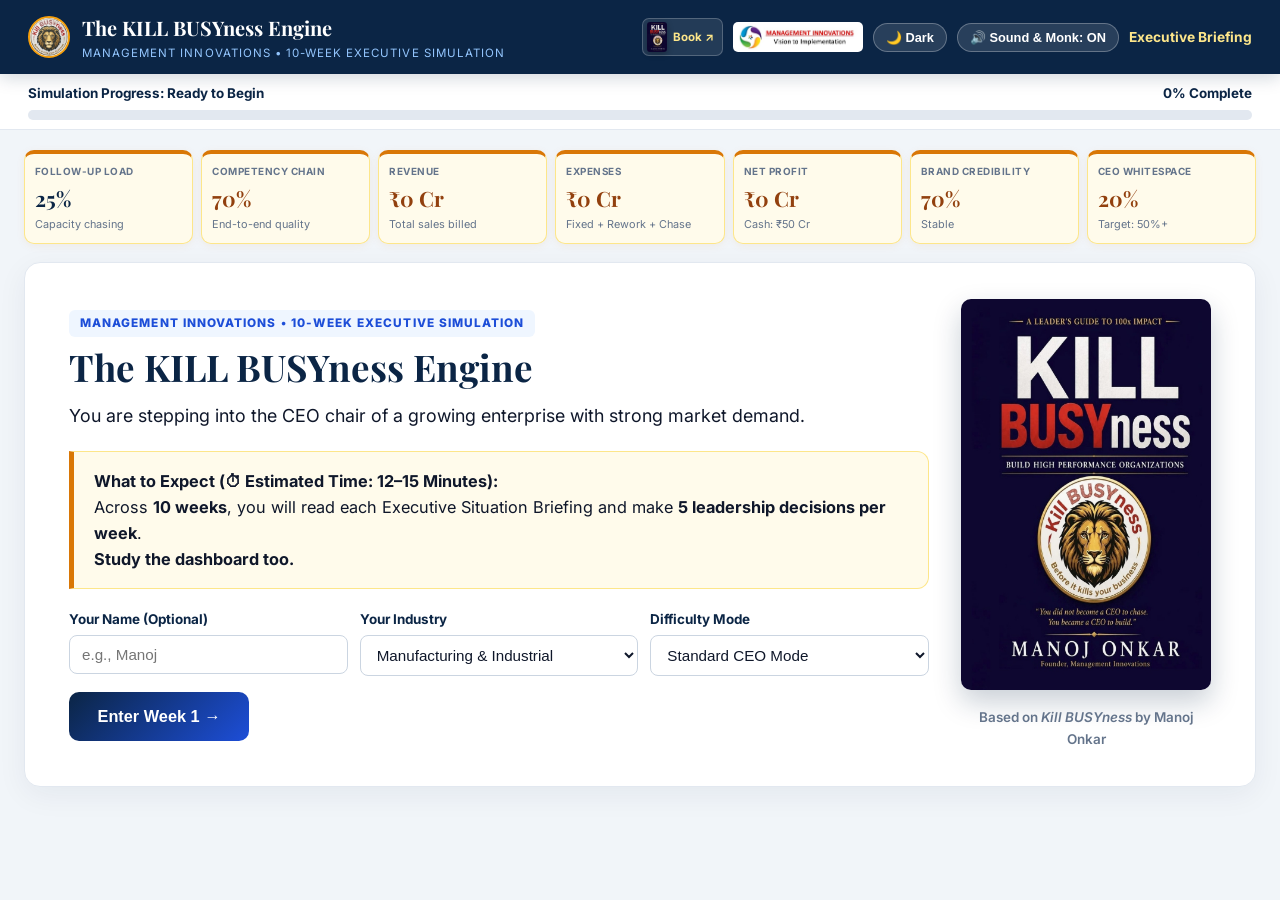
==== ceolab/index.html @ ff0517fe "Copy tweak (both /lab and /ceolab): Week 9 Lever 3 to Hold Pricing. Focus on deep business impact fo" ====
<!DOCTYPE html>
<html lang="en">
<head>
<meta charset="UTF-8">
<meta name="viewport" content="width=device-width, initial-scale=1.0">
<title>The KILL BUSYness CEO Lab (V6.0) — HPO Balanced Scorecard Simulation</title>
<base href="/game/">
<link href="https://fonts.googleapis.com/css2?family=Cormorant+Garamond:ital,wght@0,600;1,600&family=Inter:wght@400;500;600;700;800&family=Playfair+Display:ital,wght@0,600;0,700;1,600&display=swap" rel="stylesheet">
<style>
:root {
  --bg: #ffffff; --canvas: #f1f5f9; --subtle: #f8fafc; --border: #e2e8f0; --border-strong: #cbd5e1;
  --navy: #0b2545; --sapphire: #1d4ed8; --sapphire-bg: #eff6ff;
  --gold: #d97706; --gold-bg: #fffbeb; --gold-border: #fde68a;
  --emerald: #059669; --emerald-bg: #ecfdf5; --emerald-border: #6ee7b7;
  --crimson: #dc2626; --crimson-bg: #fef2f2; --crimson-border: #fca5a5;
  --text: #0f172a; --muted: #64748b;
  --serif: 'Playfair Display', Georgia, serif; --sans: 'Inter', -apple-system, sans-serif;
}
[data-theme="dark"] {
  --bg: #0f172a; --canvas: #020617; --subtle: #1e293b; --border: #334155; --border-strong: #475569;
  --navy: #f8fafc; --sapphire: #60a5fa; --sapphire-bg: rgba(59,130,246,0.16);
  --gold-bg: rgba(217,119,6,0.16); --gold-border: #b45309;
  --emerald-bg: rgba(5,150,105,0.16); --emerald-border: #059669;
  --crimson-bg: rgba(233,38,38,0.16); --crimson-border: #dc2626;
  --text: #f1f5f9; --muted: #94a3b8;
}
* { box-sizing: border-box; margin: 0; padding: 0; }
body { background: var(--canvas); color: var(--text); font-family: var(--sans); font-size: 15.5px; line-height: 1.6; transition: background 0.2s, color 0.2s; }

.nav { background: #0b2545; color: #fff; padding: 12px 28px; position: sticky; top: 0; z-index: 30; box-shadow: 0 4px 16px rgba(11,37,69,0.18); }
.nav-in { max-width: 1360px; margin: 0 auto; display: flex; justify-content: space-between; align-items: center; gap: 12px; flex-wrap: wrap; }
.brand { display: flex; align-items: center; gap: 12px; }
.brand strong { font-family: var(--serif); color: #fff; font-size: 1.25rem; }
.brand span { display: block; font-size: 0.72rem; color: #93c5fd; text-transform: uppercase; letter-spacing: 0.09em; }
.nav-btn { background: rgba(255,255,255,0.12); border: 1px solid rgba(255,255,255,0.28); color: #fff; padding: 6px 12px; border-radius: 999px; font-size: 0.8rem; font-weight: 600; cursor: pointer; }

.prog-wrap { background: var(--bg); border-bottom: 1px solid var(--border); padding: 9px 28px; }
.prog-in { max-width: 1360px; margin: 0 auto; }
.prog-meta { display: flex; justify-content: space-between; font-size: 0.84rem; font-weight: 700; color: var(--navy); margin-bottom: 5px; }
.prog-track { height: 10px; background: var(--border); border-radius: 999px; overflow: hidden; }
.prog-fill { height: 100%; width: 0%; background: linear-gradient(90deg, #1d4ed8, #059669); border-radius: 999px; transition: width 0.4s ease; }

.wrap { max-width: 1360px; margin: 20px auto 64px; padding: 0 24px; }

/* 7-KPI Dashboard — Compact Single Line: Follow-Up, Quality, Revenue, Expenses, Net Profit, Credibility, Whitespace */
.kpis { display: grid; grid-template-columns: repeat(7, 1fr); gap: 8px; margin-bottom: 18px; }
.kpi { background: var(--gold-bg); border: 1px solid var(--gold-border); border-top: 4px solid var(--gold); border-radius: 10px; padding: 10px 10px; box-shadow: 0 2px 8px rgba(217,119,6,0.08); }
.kpi .lbl { font-size: 0.62rem; text-transform: uppercase; letter-spacing: 0.05em; color: var(--muted); font-weight: 700; }
.kpi .val { font-family: var(--serif); font-size: 1.32rem; font-weight: 700; color: #92400e; margin-top: 2px; }
[data-theme="dark"] .kpi .val { color: #fde68a; }
.kpi .sub { font-size: 0.68rem; color: var(--muted); }

.screen { background: var(--bg); border: 1px solid var(--border); border-radius: 16px; padding: 32px 38px; box-shadow: 0 8px 30px rgba(11,37,69,0.06); animation: fadeUp 0.25s ease; }
.kicker { display: inline-block; font-size: 0.74rem; font-weight: 800; text-transform: uppercase; letter-spacing: 0.09em; color: var(--sapphire); background: var(--sapphire-bg); padding: 4px 11px; border-radius: 6px; margin-bottom: 8px; }
h1, h2 { font-family: var(--serif); color: var(--navy); line-height: 1.2; }
h1 { font-size: 2.3rem; margin-bottom: 12px; }
h2 { font-size: 1.7rem; margin-bottom: 10px; }
.lead { font-size: 1.12rem; line-height: 1.65; margin-bottom: 20px; }

.callout { background: var(--gold-bg); border: 1.5px solid var(--gold-border); border-left: 5px solid var(--gold); padding: 16px 20px; border-radius: 0 12px 12px 0; margin-bottom: 20px; font-size: 1.02rem; }
.brief-box { background: linear-gradient(135deg, var(--subtle), var(--sapphire-bg)); border: 1.5px solid #bfdbfe; border-left: 5px solid var(--navy); border-radius: 0 14px 14px 0; padding: 20px 24px; margin-bottom: 18px; }
.brief-lbl { font-size: 0.76rem; font-weight: 800; text-transform: uppercase; letter-spacing: 0.1em; color: var(--sapphire); margin-bottom: 8px; display: block; }
.brief-txt { font-size: 1.12rem; line-height: 1.68; margin-bottom: 12px; }
.brief-txt p + p { margin-top: 9px; }
.brief-ripple { background: var(--gold-bg); border: 1px solid var(--gold-border); border-radius: 8px; padding: 10px 14px; margin: 10px 0 12px; font-size: 0.94rem; font-weight: 600; }
.brief-meta { display: flex; flex-wrap: wrap; gap: 10px; padding-top: 12px; border-top: 1px solid var(--border); font-size: 0.86rem; }
.brief-pill { background: var(--bg); border: 1px solid var(--border-strong); padding: 5px 12px; border-radius: 7px; font-weight: 700; }

/* Animated CXO Inputs Board */
.cxo-section { margin-bottom: 22px; }
.cxo-bar { display: flex; justify-content: space-between; align-items: center; gap: 10px; flex-wrap: wrap; margin-bottom: 10px; }
.cxo-title { font-size: 0.78rem; font-weight: 800; text-transform: uppercase; letter-spacing: 0.09em; color: var(--navy); }
.cxo-play-all { background: var(--navy); color: #fde68a; border: none; border-radius: 999px; padding: 5px 14px; font-size: 0.78rem; font-weight: 700; cursor: pointer; }
.whisper-grid { display: grid; grid-template-columns: repeat(3, 1fr); gap: 12px; }
.cxo-card {
  background: var(--bg); border: 1.5px solid var(--border-strong); border-top: 4px solid var(--sapphire);
  border-radius: 12px; padding: 14px 16px; display: flex; gap: 12px; align-items: flex-start;
  box-shadow: 0 4px 14px rgba(11,37,69,0.05); opacity: 0; animation: cxoSlide 0.45s ease forwards;
}
.cxo-card:nth-child(1) { animation-delay: 0.08s; }
.cxo-card:nth-child(2) { animation-delay: 0.24s; }
.cxo-card:nth-child(3) { animation-delay: 0.40s; }
.cxo-av {
  width: 58px; height: 58px; border-radius: 50%; display: flex; align-items: center; justify-content: center;
  font-size: 1.35rem; flex-shrink: 0; color: #fff; font-weight: 700; box-shadow: 0 4px 10px rgba(0,0,0,0.16);
  overflow: hidden; border: 2.5px solid var(--sapphire);
}
.cxo-av img { width: 100%; height: 100%; object-fit: cover; object-position: center 20%; display: block; }
.cxo-info { flex: 1; }
.cxo-head { display: flex; justify-content: space-between; align-items: center; gap: 6px; margin-bottom: 4px; }
.cxo-head strong { font-size: 0.82rem; text-transform: uppercase; letter-spacing: 0.04em; color: var(--navy); }
.cxo-spk { background: var(--subtle); border: 1px solid var(--border-strong); color: var(--navy); border-radius: 999px; padding: 2px 8px; font-size: 0.7rem; font-weight: 700; cursor: pointer; }
.cxo-spk:hover { background: var(--sapphire); color: #fff; border-color: var(--sapphire); }
.cxo-txt { font-size: 0.9rem; color: var(--text); line-height: 1.48; font-style: italic; }
@keyframes cxoSlide { from { opacity: 0; transform: translateY(12px); } to { opacity: 1; transform: translateY(0); } }

/* 5-Lever Cards */
.lever-grid { display: grid; grid-template-columns: repeat(auto-fit, minmax(295px, 1fr)); gap: 16px; margin-bottom: 22px; }
.lever { background: var(--bg); border: 1.5px solid var(--border-strong); border-top: 4px solid var(--sapphire); border-radius: 14px; padding: 18px 20px; display: flex; flex-direction: column; justify-content: space-between; box-shadow: 0 4px 14px rgba(11,37,69,0.04); transition: transform 0.18s, box-shadow 0.18s, border-color 0.2s; }
.lever:hover { transform: translateY(-2px); box-shadow: 0 8px 22px rgba(11,37,69,0.08); }
.lever.decided { border-top-color: var(--emerald); border-color: var(--emerald-border); }
.lever-top { display: flex; justify-content: space-between; align-items: center; margin-bottom: 6px; }
.lever label { font-weight: 800; font-size: 1.05rem; color: var(--navy); }
.decided-tag { font-size: 0.68rem; font-weight: 800; text-transform: uppercase; background: var(--emerald); color: #fff; padding: 2px 8px; border-radius: 999px; display: none; }
.lever.decided .decided-tag { display: inline-block; }
.lever .desc { font-size: 0.94rem; color: var(--muted); margin-bottom: 14px; display: block; }
.lever input[type="range"] { width: 100%; accent-color: var(--sapphire); cursor: pointer; height: 7px; }
.readout { font-family: var(--serif); font-size: 1.35rem; font-weight: 700; color: var(--sapphire); margin-top: 10px; }
.opt-stack { display: flex; flex-direction: column; gap: 8px; }
.opt-btn { text-align: left; padding: 11px 14px; border: 1.5px solid var(--border-strong); background: var(--bg); border-radius: 9px; font-size: 0.94rem; font-weight: 600; cursor: pointer; color: var(--text); transition: all 0.15s; }
.opt-btn:hover { border-color: var(--sapphire); background: var(--sapphire-bg); transform: translateX(2px); }
.opt-btn.active { border-color: var(--sapphire); background: var(--sapphire); color: #fff; }

/* Interactive 7-Link Competency Chain Bar */
.chain-bar { display: flex; flex-wrap: wrap; gap: 6px; align-items: center; margin: 14px 0 18px; padding: 12px 14px; background: var(--subtle); border: 1px solid var(--border); border-radius: 10px; }
.c-node { flex: 1; min-width: 92px; text-align: center; padding: 7px 6px; border-radius: 7px; font-size: 0.74rem; font-weight: 700; border: 1.5px solid var(--border); background: var(--bg); }
.c-node.g { border-color: var(--emerald); background: var(--emerald-bg); color: var(--emerald); }
.c-node.a { border-color: var(--gold); background: var(--gold-bg); color: var(--gold); }
.c-node.r { border-color: var(--crimson); background: var(--crimson-bg); color: var(--crimson); }

/* Monk Card */
.monk-card { background: var(--gold-bg); border: 1.5px solid #f59e0b; border-radius: 14px; padding: 18px 22px; margin-bottom: 18px; display: flex; gap: 16px; align-items: flex-start; }
.monk-avatar { width: 64px; height: 64px; border-radius: 50%; background: #0b2545; color: #fde68a; display: flex; align-items: center; justify-content: center; font-size: 1.55rem; flex-shrink: 0; border: 2.5px solid #d97706; overflow: hidden; box-shadow: 0 4px 12px rgba(217,119,6,0.28); }
.monk-avatar img { width: 100%; height: 100%; object-fit: cover; object-position: center 20%; display: block; }
.monk-body { flex: 1; }
.monk-head { display: flex; justify-content: space-between; align-items: center; margin-bottom: 6px; flex-wrap: wrap; gap: 8px; }
.monk-head span { font-size: 0.74rem; font-weight: 800; text-transform: uppercase; letter-spacing: 0.09em; color: #b45309; }
[data-theme="dark"] .monk-head span { color: #fde68a; }
.monk-play { background: #0b2545; color: #fde68a; border: none; border-radius: 999px; padding: 5px 13px; font-size: 0.78rem; font-weight: 700; cursor: pointer; }
.monk-quote { font-family: 'Cormorant Garamond', Georgia, serif; font-style: italic; font-weight: 600; font-size: 1.36rem; line-height: 1.48; }

.max-bar { background: #0b2545; color: #fff; border-radius: 12px; padding: 14px 20px; margin-bottom: 16px; display: flex; justify-content: space-between; align-items: center; flex-wrap: wrap; gap: 10px; }
.max-bar strong { font-family: var(--serif); font-size: 1.3rem; color: #fde68a; }

.visual-banner { background: var(--sapphire-bg); border: 1.5px solid #bfdbfe; border-radius: 12px; padding: 14px 16px; margin-bottom: 16px; }
.vb-head { display: flex; justify-content: space-between; align-items: center; margin-bottom: 10px; font-size: 0.76rem; font-weight: 800; text-transform: uppercase; color: var(--navy); }
.vb-flow { display: grid; grid-template-columns: 1fr auto 1fr auto 1fr auto 1fr; gap: 8px; align-items: center; }
.vb-node { background: var(--bg); border: 2px solid var(--border); border-radius: 10px; padding: 10px 8px; text-align: center; }
.vb-node.ok { border-color: var(--emerald); background: var(--emerald-bg); }
.vb-node.warn { border-color: var(--gold); background: var(--gold-bg); }
.vb-node.bad { border-color: var(--crimson); background: var(--crimson-bg); }
.vb-lbl { font-size: 0.8rem; font-weight: 700; }
.vb-stat { font-size: 0.94rem; font-weight: 800; margin-top: 2px; }
.vb-arr { color: var(--sapphire); font-weight: 800; text-align: center; }

.delta-grid { display: grid; grid-template-columns: repeat(4, 1fr); gap: 12px; margin: 14px 0 18px; }
.delta-box { background: var(--subtle); border: 1.5px solid var(--border); border-radius: 12px; padding: 14px; text-align: center; }
.delta-box.pos { background: var(--emerald-bg); border-color: var(--emerald-border); }
.delta-box.neg { background: var(--crimson-bg); border-color: var(--crimson-border); }
.delta-box .dl { font-size: 0.76rem; text-transform: uppercase; color: var(--muted); font-weight: 700; }
.delta-box .dv { font-family: var(--serif); font-size: 1.6rem; font-weight: 700; color: var(--navy); margin: 3px 0; }
.pill-pos { display: inline-block; background: var(--emerald); color: #fff; font-size: 0.78rem; font-weight: 700; padding: 2px 9px; border-radius: 999px; }
.pill-neg { display: inline-block; background: var(--crimson); color: #fff; font-size: 0.78rem; font-weight: 700; padding: 2px 9px; border-radius: 999px; }
.pill-neu { display: inline-block; background: var(--muted); color: #fff; font-size: 0.78rem; font-weight: 700; padding: 2px 9px; border-radius: 999px; }

.charts-row { display: grid; grid-template-columns: 1fr 1fr; gap: 14px; margin: 16px 0 20px; }
.chart-card { background: var(--subtle); border: 1px solid var(--border); border-radius: 12px; padding: 14px 16px; }
.chart-title { font-size: 0.82rem; font-weight: 700; text-transform: uppercase; color: var(--navy); margin-bottom: 8px; display: flex; justify-content: space-between; }

.logic-list { display: grid; grid-template-columns: repeat(2, 1fr); gap: 12px; margin-bottom: 22px; }
.logic-item { border-radius: 10px; padding: 13px 16px; border: 1.5px solid var(--border); display: flex; gap: 10px; align-items: flex-start; }
.logic-item.good { background: var(--emerald-bg); border-color: var(--emerald-border); border-left: 5px solid var(--emerald); }
.logic-item.bad { background: var(--crimson-bg); border-color: var(--crimson-border); border-left: 5px solid var(--crimson); }
.imp-badge { font-size: 0.72rem; font-weight: 800; padding: 3px 8px; border-radius: 6px; white-space: nowrap; margin-top: 2px; }
.good .imp-badge { background: var(--emerald); color: #fff; }
.bad .imp-badge { background: var(--crimson); color: #fff; }
.logic-item strong { display: block; font-size: 1rem; color: var(--navy); margin-bottom: 2px; }
.logic-item p { font-size: 0.94rem; }

.hero-grid { display: grid; grid-template-columns: 1fr 250px; gap: 32px; align-items: center; }
.hero-cover { width: 100%; border-radius: 10px; box-shadow: 0 12px 28px rgba(11,37,69,0.22); }
.setup-row { display: flex; flex-wrap: wrap; gap: 12px; margin: 12px 0 16px; }
.setup-field { flex: 1; min-width: 190px; }
.setup-field label { display: block; font-weight: 700; font-size: 0.84rem; color: var(--navy); margin-bottom: 4px; }
.setup-field input, .setup-field select { width: 100%; padding: 10px 12px; border: 1.5px solid var(--border-strong); border-radius: 8px; font-size: 0.95rem; background: var(--bg); color: var(--text); }

.debrief-cols { display: grid; grid-template-columns: 2.1fr 0.9fr; gap: 16px; margin: 20px 0; }
.rights-grid { display: grid; grid-template-columns: 1fr 1fr; gap: 0 18px; }
@media (max-width: 820px) { .rights-grid { grid-template-columns: 1fr; } }
.debrief-col { background: var(--subtle); border: 1px solid var(--border); border-radius: 12px; padding: 20px; }
.debrief-col.right-col { border-top: 5px solid var(--emerald); }
.debrief-col.fix-col { border-top: 5px solid var(--crimson); }
.debrief-col h3 { font-family: var(--serif); font-size: 1.25rem; color: var(--navy); margin-bottom: 12px; }
.d-entry { padding: 10px 0; border-bottom: 1px solid var(--border); font-size: 0.94rem; }
.d-entry:last-child { border-bottom: none; }
.d-entry strong { display: block; color: var(--navy); }
.ch-tag { display: inline-block; margin-top: 4px; font-size: 0.74rem; font-weight: 700; color: var(--sapphire); background: var(--sapphire-bg); padding: 2px 8px; border-radius: 4px; }

.bench-bar { background: linear-gradient(135deg, #0b2545, #1d4ed8); color: #fff; border-radius: 12px; padding: 20px 24px; margin: 16px 0; display: flex; justify-content: space-between; align-items: center; flex-wrap: wrap; gap: 12px; }
.bench-bar strong { font-family: var(--serif); font-size: 1.55rem; color: #fde68a; }

.btn-row { display: flex; flex-wrap: wrap; gap: 10px; margin-top: 18px; }
.btn-main { flex: 1; min-width: 180px; padding: 15px 22px; border: none; border-radius: 10px; background: linear-gradient(135deg, #0b2545, #1d4ed8); color: #fff; font-weight: 700; font-size: 1.02rem; cursor: pointer; }
.btn-sec { padding: 14px 18px; border: 1.5px solid var(--border-strong); border-radius: 10px; background: var(--bg); color: var(--navy); font-weight: 700; font-size: 0.94rem; cursor: pointer; }

table { width: 100%; border-collapse: collapse; margin: 16px 0; font-size: 0.9rem; }
th, td { padding: 9px 10px; border-bottom: 1px solid var(--border); text-align: left; }
th { font-size: 0.74rem; text-transform: uppercase; color: var(--muted); background: var(--subtle); }

/* Double-Size Trophy Modal + Confetti Canvas */
.modal-overlay { position: fixed; inset: 0; background: rgba(11,37,69,0.78); backdrop-filter: blur(5px); display: flex; align-items: center; justify-content: center; z-index: 100; padding: 20px; }
.modal-box { background: var(--bg); border-radius: 24px; max-width: 820px; width: 92%; padding: 44px 42px; text-align: center; box-shadow: 0 28px 70px rgba(0,0,0,0.4); border: 3px solid var(--gold-border); animation: popIn 0.3s ease; position: relative; z-index: 102; }
.modal-box h2 { font-size: 2.25rem; margin: 8px 0; }
.modal-score { display: inline-block; background: linear-gradient(135deg, #0b2545, #1d4ed8); color: #fde68a; font-family: var(--serif); font-size: 1.9rem; font-weight: 700; padding: 12px 28px; border-radius: 999px; margin: 14px 0 18px; }
#confetti-canvas { position: fixed; inset: 0; pointer-events: none; z-index: 101; }
.hidden { display: none !important; }

/* Glossary Pills */
.gloss-row { display: flex; flex-wrap: wrap; gap: 8px; margin: 12px 0; }
.gloss-btn { background: var(--subtle); border: 1px solid var(--border-strong); color: var(--navy); padding: 6px 12px; border-radius: 999px; font-size: 0.82rem; font-weight: 700; cursor: pointer; }
.gloss-box { background: var(--gold-bg); border: 1px solid var(--gold-border); border-radius: 10px; padding: 12px 16px; margin-top: 8px; font-size: 0.94rem; }

@keyframes fadeUp { from { opacity: 0; transform: translateY(6px); } to { opacity: 1; transform: translateY(0); } }
@keyframes popIn { from { opacity: 0; transform: scale(0.88); } to { opacity: 1; transform: scale(1); } }
@media (min-width: 1024px) {
  body { font-size: 16.5px; }
  .screen { padding: 36px 44px; }
  .lever-grid { grid-template-columns: repeat(3, 1fr); }
  .brief-txt { font-size: 1.16rem; }
  .monk-quote { font-size: 1.42rem; }
}
@media (max-width: 820px) {
  body { font-size: 14.5px; }
  .hero-grid, .whisper-grid, .charts-row, .debrief-cols, .logic-list, .vb-flow { grid-template-columns: 1fr; }
  .kpis, .delta-grid { grid-template-columns: repeat(2, 1fr); }
  .vb-arr { transform: rotate(90deg); }
  .screen { padding: 20px 16px; }
  .modal-box { padding: 26px 20px; }
  .modal-box h2 { font-size: 1.6rem; }
}
@media print { .nav, .prog-wrap, .btn-row, .modal-overlay, .monk-play, .whispers { display: none !important; } body { background: #fff; } .screen { box-shadow: none; border: none; padding: 0; } }
</style>
</head>
<body>

<canvas id="confetti-canvas" class="hidden"></canvas>

<header class="nav">
  <div class="nav-in">
    <div class="brand">
      <img src="assets/emblem_circle.png" alt="Lion Emblem" style="width:42px;height:42px;border-radius:50%;object-fit:cover;border:2px solid #f59e0b;background:#fff">
      <div>
        <strong>The KILL BUSYness Engine</strong>
        <span>Management Innovations • 10-Week Executive Simulation</span>
      </div>
    </div>
    <div style="display:flex;align-items:center;gap:10px;flex-wrap:wrap">
      <a href="https://www.KILLBUSYness.com" target="_blank" rel="noopener" title="Visit www.KILLBUSYness.com" style="display:inline-flex;align-items:center;gap:6px;text-decoration:none;background:rgba(255,255,255,0.1);padding:3px 8px 3px 4px;border-radius:7px;border:1px solid rgba(255,255,255,0.22)"><img src="assets/book-cover.jpg" alt="Kill BUSYness Book" style="height:30px;border-radius:3px;box-shadow:0 2px 6px rgba(0,0,0,0.3)"><span style="color:#fde68a;font-size:0.72rem;font-weight:700">Book ↗</span></a>
      <img src="assets/mi-logo.jpeg" alt="MI Logo" style="height:30px;border-radius:5px;background:#fff;padding:2px 5px">
      <button class="nav-btn" id="theme-btn" onclick="toggleTheme()">🌙 Dark</button>
      <button class="nav-btn" id="snd-btn" onclick="toggleSound()">🔊 Sound &amp; Monk: ON</button>
      <div style="font-size:0.86rem;font-weight:700;color:#fde68a" id="wk-pill">Executive Briefing</div>
    </div>
  </div>
</header>

<div class="prog-wrap">
  <div class="prog-in">
    <div class="prog-meta">
      <span id="prog-label">Simulation Progress: Ready to Begin</span>
      <span id="prog-pct">0% Complete</span>
    </div>
    <div class="prog-track"><div class="prog-fill" id="prog-fill"></div></div>
  </div>
</div>

<main class="wrap">
  <div class="kpis">
    <div class="kpi"><div class="lbl">Follow-Up Load</div><div class="val" id="k-tax">25%</div><div class="sub">Capacity chasing</div></div>
    <div class="kpi"><div class="lbl">Competency Chain</div><div class="val" id="k-qual">70%</div><div class="sub">End-to-end quality</div></div>
    <div class="kpi"><div class="lbl">Revenue</div><div class="val" id="k-rev">₹0 Cr</div><div class="sub">Total sales billed</div></div>
    <div class="kpi"><div class="lbl">Expenses</div><div class="val" id="k-exp">₹0 Cr</div><div class="sub">Fixed + Rework + Chase</div></div>
    <div class="kpi"><div class="lbl">Net Profit</div><div class="val" id="k-prof">₹0 Cr</div><div class="sub" id="k-cash">Cash: ₹50 Cr</div></div>
    <div class="kpi"><div class="lbl">Brand Credibility</div><div class="val" id="k-brand">70%</div><div class="sub" id="k-brand-sub">Stable</div></div>
    <div class="kpi"><div class="lbl">CEO Whitespace</div><div class="val" id="k-ws">20%</div><div class="sub">Target: 50%+</div></div>
  </div>

  <section class="screen" id="stage"></section>
</main>

<div class="modal-overlay hidden" id="trophy-modal"><div class="modal-box" id="trophy-content"></div></div>

<script>
const STORAGE_KEY = "kbe_v6_ceolab_save";
const SB_URL = "https://oictzdcrdqgwawezwjzr.supabase.co";
const SB_KEY = "eyJhbGciOiJIUzI1NiIsInR5cCI6IkpXVCJ9.eyJpc3MiOiJzdXBhYmFzZSIsInJlZiI6Im9pY3R6ZGNyZHFnd2F3ZXp3anpyIiwicm9sZSI6ImFub24iLCJpYXQiOjE3ODU5OTc5MzQsImV4cCI6MjEwMTU3MzkzNH0._-QPa4TDifIriTJlcuP05w6eCPnXUjcFDQNcFEQ0kB8";
async function pushRunToSupabase(note = "", rating = null) {
  try {
    if (!s.runId) s.runId = (crypto.randomUUID ? crypto.randomUUID() : 'xxxxxxxx-xxxx-4xxx-yxxx-xxxxxxxxxxxx'.replace(/[xy]/g, c => { const r = Math.random()*16|0; return (c==='x'?r:(r&0x3|0x8)).toString(16); }));
    if (s.runSaved && (note || rating)) {
      const r2 = await fetch(`${SB_URL}/rest/v1/rpc/update_run_feedback`, {
        method: "POST",
        headers: { apikey: SB_KEY, Authorization: `Bearer ${SB_KEY}`, "Content-Type": "application/json" },
        body: JSON.stringify({ p_id: s.runId, p_note: note, p_rating: rating })
      });
      return r2.ok;
    }
    if (s.runSaved) return;
    const res = await fetch(`${SB_URL}/rest/v1/game_runs`, {
      method: "POST",
      headers: { apikey: SB_KEY, Authorization: `Bearer ${SB_KEY}`, "Content-Type": "application/json", Prefer: "return=minimal" },
      body: JSON.stringify({
        id: s.runId, ceo_name: s.ceoName || "Anonymous CEO", industry: s.industry, mode: s.mode,
        team_code: (s.teamCode || "GLOBAL").toUpperCase(),
        net_profit: s.profit, total_rev: s.totRev, total_exp: s.totExp,
        follow_up: s.tax, quality: s.qual, credibility: s.brand, whitespace: s.ws,
        monday_pact: "", feedback_note: note, feedback_rating: rating,
        choices_json: s.choices || [], build_version: "V6.0-CEOLAB"
      })
    });
    if (res.ok) { s.runSaved = true; saveProgress(); return true; }
    return false;
  } catch (e) { return false; }
}
const RUNS_KEY = "kbe_v6_ceolab_runs";
const GLOSSARY = {
  "NFR (No Follow-Up Required)": "The ultimate operational standard (Ch 8): a commitment made is a commitment honoured—eliminating the Chase Machine across Leader (NFRL), Team (NFRT), Department (NFRD), Company (NFRC), and Ecosystem (NFRE).",
  "The Competency Chain": "Not seven independent problems, but one causal chain (Ch 4): Recruitment → Training → Promotion → Sales → Delivery → Brand → Future. A chain fails everywhere downstream of its weakest link.",
  "CEO's Representative": "Closing the Competency Chain (Ch 4.h): every manager and supervisor leads on the CEO's behalf, making enterprise-first decisions rather than defending department convenience.",
  "Project Whitespace": "Phase 3 of the First 90 Days (Ch 9): reclaiming 50% of the leadership calendar from habitual busyness to protect deep strategic thinking.",
  "Mount Neverest": "Institutionalizing recurring, dedicated leadership reflection days (Ch 5 & 10) so the organization never mistakes achievement for arrival.",
  "The Three Silences": "Silence of the Soul (missing purpose), Silence of the Heart (compliance instead of care), and Silence of the Head (suppressed independent thinking) — Intro & Ch 1."
};

let s = {}, inp = {}, soundOn = true, audioCtx = null, ambGain = null, ambStarted = false, lastMonkText = "";

function toggleTheme() {
  const dark = document.documentElement.getAttribute("data-theme") === "dark";
  document.documentElement.setAttribute("data-theme", dark ? "light" : "dark");
  document.getElementById("theme-btn").textContent = dark ? "🌙 Dark" : "☀️ Light";
}
function ensureAudio() {
  if (!soundOn) return null;
  if (!audioCtx) audioCtx = new (window.AudioContext || window.webkitAudioContext)();
  if (audioCtx.state === "suspended") audioCtx.resume();
  if (!ambStarted) {
    ambStarted = true; ambGain = audioCtx.createGain(); ambGain.gain.value = 0.022; ambGain.connect(audioCtx.destination);
    [130.81, 196.00, 246.94, 293.66].forEach(f => { const o = audioCtx.createOscillator(); o.type = "sine"; o.frequency.value = f; o.connect(ambGain); o.start(); });
  }
  return audioCtx;
}
function toggleSound() {
  soundOn = !soundOn;
  document.getElementById("snd-btn").textContent = soundOn ? "🔊 Sound & Monk: ON" : "🔇 Sound & Monk: OFF";
  if (ambGain && audioCtx) ambGain.gain.setTargetAtTime(soundOn ? 0.022 : 0, audioCtx.currentTime, 0.15);
  if (!soundOn && window.speechSynthesis) window.speechSynthesis.cancel();
}
function playTone(freq, dur, type="sine", vol=0.08, delay=0) {
  const ctx = ensureAudio(); if (!ctx) return;
  const o = ctx.createOscillator(), g = ctx.createGain();
  o.type = type; o.frequency.value = freq;
  g.gain.setValueAtTime(0.0001, ctx.currentTime + delay);
  g.gain.exponentialRampToValueAtTime(vol, ctx.currentTime + delay + 0.02);
  g.gain.exponentialRampToValueAtTime(0.0001, ctx.currentTime + delay + dur);
  o.connect(g); g.connect(ctx.destination);
  o.start(ctx.currentTime + delay); o.stop(ctx.currentTime + delay + dur + 0.02);
}
function sfxClick() { playTone(520, 0.06, "triangle", 0.06); }
function sfxGood() { playTone(523.25, 0.16, "sine", 0.08, 0); playTone(659.25, 0.2, "sine", 0.08, 0.1); playTone(783.99, 0.28, "sine", 0.08, 0.2); }
function sfxWarn() { playTone(260, 0.2, "triangle", 0.07, 0); playTone(215, 0.28, "triangle", 0.07, 0.14); }
function sfxFanfare() { [523.25, 659.25, 783.99, 1046.5].forEach((f, i) => playTone(f, 0.45, "triangle", 0.09, i * 0.11)); }

function speakMonk(text) {
  lastMonkText = text;
  if (!soundOn || !("speechSynthesis" in window)) return;
  window.speechSynthesis.cancel();
  const u = new SpeechSynthesisUtterance(text);
  const voices = window.speechSynthesis.getVoices();
  const brian = voices.find(v => /brian/i.test(v.name)) || voices.find(v => /daniel|george|ryan|uk english male/i.test(v.name)) || voices.find(v => /en-/i.test(v.lang));
  if (brian) u.voice = brian;
  u.rate = 0.90; u.pitch = 0.94; u.volume = 0.98;
  window.speechSynthesis.speak(u);
}
if ("speechSynthesis" in window) window.speechSynthesis.onvoiceschanged = () => window.speechSynthesis.getVoices();
const CXO_CAST = {
  "CFO":              { icon: "💰", img: "assets/cxo_cfo.jpg",        col: "#0b2545", pitch: 0.88, rate: 0.96 },
  "Production Head":  { icon: "🏭", img: "assets/cxo_production.jpg", col: "#b45309", pitch: 0.84, rate: 0.95 },
  "Sales Head":       { icon: "📈", img: "assets/cxo_sales.jpg",      col: "#1d4ed8", pitch: 1.05, rate: 1.02 },
  "Marketing Head":   { icon: "📣", img: "assets/cxo_marketing.jpg",  col: "#7c3aed", pitch: 1.10, rate: 1.00 },
  "Quality Head":     { icon: "✅", img: "assets/cxo_quality.jpg",    col: "#059669", pitch: 0.96, rate: 0.94 },
  "R&D Head":         { icon: "🔬", img: "assets/cxo_rd.jpg",         col: "#0f766e", pitch: 0.92, rate: 0.95 },
  "HR Head":          { icon: "👥", img: "assets/cxo_hr.jpg",         col: "#be123c", pitch: 1.12, rate: 0.98 },
  "Supply Chain Head":{ icon: "🚚", img: "assets/cxo_supply.jpg",     col: "#475569", pitch: 0.86, rate: 0.96 },
  "Board Chair":      { icon: "🏛️", img: "assets/cxo_board.jpg",      col: "#92400e", pitch: 0.82, rate: 0.90 }
};

function getCXO(role) {
  for (const k of Object.keys(CXO_CAST)) {
    if (role.toLowerCase().includes(k.toLowerCase().split(" ")[0])) return { name: role, ...CXO_CAST[k] };
  }
  return { name: role, icon: "💼", img: "assets/cxo_cfo.jpg", col: "#1d4ed8", pitch: 1.0, rate: 0.98 };
}

function speakCXO(role, text) {
  if (!soundOn || !("speechSynthesis" in window)) return;
  window.speechSynthesis.cancel();
  const c = getCXO(role);
  const clean = text.replace(/[“”"]/g, "");
  const u = new SpeechSynthesisUtterance(`${role} says: ${clean}`);
  u.pitch = c.pitch; u.rate = c.rate; u.volume = 0.95;
  window.speechSynthesis.speak(u);
}

function speakAllCXOs() {
  if (!soundOn || !("speechSynthesis" in window)) return;
  window.speechSynthesis.cancel();
  const W = WEEKS[s.wk - 1];
  W.whispers.forEach(w => {
    const c = getCXO(w.who);
    const u = new SpeechSynthesisUtterance(`${w.who} says: ${w.txt.replace(/[“”"]/g, "")}`);
    u.pitch = c.pitch; u.rate = c.rate; u.volume = 0.95;
    window.speechSynthesis.speak(u);
  });
}


function fireConfetti() {
  const c = document.getElementById("confetti-canvas");
  c.classList.remove("hidden");
  c.width = window.innerWidth; c.height = window.innerHeight;
  const ctx = c.getContext("2d");
  const pieces = Array.from({ length: 90 }, () => ({
    x: Math.random() * c.width, y: Math.random() * -c.height * 0.5,
    r: 4 + Math.random() * 6, vy: 2 + Math.random() * 4, vx: (Math.random() - 0.5) * 3,
    col: ["#f59e0b", "#1d4ed8", "#059669", "#fde68a", "#0b2545"][Math.floor(Math.random() * 5)]
  }));
  let frames = 0;
  function draw() {
    ctx.clearRect(0, 0, c.width, c.height);
    pieces.forEach(p => { p.x += p.vx; p.y += p.vy; ctx.fillStyle = p.col; ctx.fillRect(p.x, p.y, p.r, p.r * 1.4); });
    if (++frames < 140) requestAnimationFrame(draw); else c.classList.add("hidden");
  }
  draw();
}

const WEEKS = [
  {
    wk: 1, focus: "Week 1 Kickoff", kicker: "Week 1 of 10 • Q1 Kickoff & Rising Demand",
    title: "Strong Demand, Tight Deadlines",
    lead: "<p>You are the CEO. We are at the start of Week 1.</p><p>Market demand is healthy. Some internal friction is there as in most companies.</p><p>Your Operations Head reports spending half her week chasing overdue handoffs and wants to hire coordinators immediately.</p><p>Meanwhile, a flagship project kicks off soon without a Lead Engineer, weekly meetings end without named owners, and VPs are watching how you personally model standards.</p><p>Decide how you will set the operating tone from Day 1.</p>",
    whispers: [
      { who: "Production Head", txt: "“Give me 2 coordinators for the next 8 weeks so deliveries do not slip while we catch up.”" },
      { who: "Sales Head", txt: "“Demand is strong—take every order we can get so Q1 starts ahead of target.”" },
      { who: "Quality Head", txt: "“I am concerned about rushing this Lead Engineer hire—cutting corners on selection rarely ends well.”" }
    ],
    levers: [
      { id: "orders", type: "slider", label: "1. Weekly Order Intake", desc: "Orders accepted this week.", min: 2, max: 10, val: 7, unit: " Orders" },
      { id: "coords", type: "opt", label: "2. Follow-Up Support", desc: "Operations asks for coordinators to track overdue handoffs.", opts: [
        { v: "no", t: "Decline coordinators — implement No Follow Up Required (NFR) Culture", dTax: -7, ok: true, ch: "Ch 1 & 8 (NFR)", recT: "Eliminated Accountability Tax", recI: "Cut Follow-Up (-7%) and established direct ownership." },
        { v: "one", t: "Approve 1 temporary coordinator for 30 days", dTax: 3, ok: false, ch: "Ch 1 (Chase Machine)", recT: "Hired 1 Temporary Coordinator", recI: "Still signalled that chasing is acceptable (+3% Follow-Up)." },
        { v: "yes", t: "Approve 2 full-time coordinators for daily tracking", dTax: 10, ok: false, ch: "Ch 1 (Chase Machine)", recT: "Hired 2 Coordinators", recI: "Expanded the Chase Machine (+10% Follow-Up)." }
      ]},
      { id: "hire", type: "opt", label: "3. Urgent Engineering Hire", desc: "A key project needs a Lead Engineer before kickoff.", opts: [
        { v: "fast", t: "Hire the available candidate to start Monday", lagWk: 3, lagQual: -12, lagBrand: -5, chainIdx: 0, ok: false, ch: "Ch 4.a (Recruitment)", recT: "Hired Available Fast (W1)", recI: "Triggered a 2-week delayed quality drop (-12%) in W3." },
        { v: "contract", t: "Bring in a short-term contractor to bridge the gap", lagWk: 3, lagQual: -4, chainIdx: 0, ok: false, ch: "Ch 4.a (Recruitment)", recT: "Used Short-Term Contractor (W1)", recI: "Created handoff friction in W3 (-4% Quality)." },
        { v: "rigor", t: "Follow rigorous selection process despite delay", invCost: 2, lagWk: 3, lagQual: 10, chainIdx: 0, ok: true, ch: "Ch 4.a (Recruitment)", recT: "Followed Rigorous Selection Process", recI: "Compounded into +10% delivery quality in W3." }
      ]},
      { id: "meet", type: "opt", label: "4. Executive Meeting Design", desc: "Weekly meetings currently run long with no clear owners.", opts: [
        { v: "vis", t: "Keep full status updates for complete visibility", dWs: -6, ok: false, ch: "Ch 1 (Meetings)" },
        { v: "short", t: "Shorten status meetings to 45 minutes", dWs: -2, ok: false, ch: "Ch 1 (Meetings)" },
        { v: "dec", t: "Convert to decision-only meetings with named owners", dWs: 6, dTax: -4, ok: true, ch: "Ch 1 (Decision Meetings)" }
      ]},
      { id: "mirror", type: "opt", label: "5. Rolling Out Standards", desc: "How do you introduce higher reliability to your VPs?", opts: [
        { v: "memo", t: "Issue a formal company-wide policy memo", dBrand: -2, lagWk: 2, lagQual: -2, ok: false, ch: "Ch 8 (CEO Mirror)" },
        { v: "hr", t: "Ask HR to run a reliability workshop for managers", dBrand: 1, ok: false, ch: "Ch 8 (CEO Mirror)" },
        { v: "model", t: "Model every commitment personally before asking others", dBrand: 4, ok: true, ch: "Ch 8 (CEO Mirror)" }
      ]}
    ],
    monkGood: "When the leader models reliability before writing a single memo, the organization learns faster from your conduct than from your commands.",
    monkBad: "When you hire chasers to guard broken promises and rush entry to please the clock, you do not cure the leak—you build a monument to it."
  },
  {
    wk: 2, focus: "Purpose & Friction", kicker: "Week 2 of 10 • Growth Friction & Purpose",
    title: "New Hires, Purpose Gap & A Tempting Bid",
    lead: "<p>Week 2 brings normal growth friction.</p><p>New hires are joining the floor, and Operations wants them productive quickly rather than spending weeks in formal coaching.</p><p>Your company purpose looks inspiring on the wall, yet two levels down it has evaporated into dry KPI checklists.</p><p>At the same time, Sales brings in a large custom order outside your standard capability—margins are thin, though top-line volume is attractive.</p><p>Make your calls for Week 2.</p>",
    whispers: [
      { who: "Sales Head", txt: "“This custom bid keeps our top-line ahead—let us sign it and figure out delivery later.”" },
      { who: "CFO", txt: "“Full cost accounting shows that low-margin custom order will actually bleed cash and overload the plant.”" },
      { who: "HR Head", txt: "“1-day orientation gets new hires onto billable work immediately.”" }
    ],
    levers: [
      { id: "orders", type: "slider", label: "1. Weekly Order Intake", desc: "Orders accepted this week.", min: 3, max: 10, val: 6, unit: " Orders" },
      { id: "train", type: "opt", label: "2. New-Hire Onboarding", desc: "How are new hires integrated into the team?", opts: [
        { v: "short", t: "1-day orientation and learn on the job", dQual: -6, lagWk: 4, lagQual: -6, lagBrand: -2, chainIdx: 1, ok: false, ch: "Ch 4.b (Training)", recT: "1-Day Orientation Only", recI: "New hires copied shortcuts (-6% now, -6% in W4)." },
        { v: "buddy", t: "Pair with a senior colleague for 3 days", dQual: -1, lagWk: 4, lagQual: -2, chainIdx: 1, ok: false, ch: "Ch 4.b (Training)" },
        { v: "rigor", t: "Structured multi-week training and onboarding", invCost: 2.5, dQual: 7, lagWk: 4, lagQual: 5, chainIdx: 1, ok: true, ch: "Ch 4.b (Training)", recT: "Structured Onboarding Coaching", recI: "Lifted capability (+7% now, +5% in W4)." }
      ]},
      { id: "bid", type: "opt", label: "3. Low-Margin Custom Bid", desc: "A large order outside your standard capability.", opts: [
        { v: "sign", t: "Accept the order to boost top-line revenue", dBrand: -8, lagWk: 4, lagBrand: -6, lagTax: 5, chainIdx: 3, ok: false, ch: "Ch 4.d (Sales)", recT: "Signed Wrong-Fit Custom Bid", recI: "Strained delivery (-8% Brand now, -6% in W4)." },
        { v: "half", t: "Take a smaller trial batch to test the client", dBrand: -3, dTax: 3, chainIdx: 3, ok: false, ch: "Ch 4.d (Sales)" },
        { v: "pass", t: "Decline cleanly and focus on right-fit accounts", dBrand: 2, chainIdx: 3, ok: true, ch: "Ch 4.d (Sales)", recT: "Declined Wrong-Fit Bid", recI: "Protected margins and lifted Brand Credibility (+2%)." }
      ]},
      { id: "purpGap", type: "opt", label: "4. The Purpose Transmission Gap", desc: "Purpose is evaporating into dry KPIs on the floor.", opts: [
        { v: "kpi", t: "Keep focus strictly on quarterly KPI targets", dBrand: -3, ok: false, ch: "Ch 2 (Purpose)" },
        { v: "poster", t: "Refresh office posters and quarterly newsletters", dBrand: -1, ok: false, ch: "Ch 2 (Purpose)" },
        { v: "trans", t: "Have managers translate the 'Why' into daily work", dBrand: 2, dQual: 3, ok: true, ch: "Ch 2 (Purpose)" }
      ]},
      { id: "dash", type: "opt", label: "5. Performance Reporting", desc: "Every VP wants their own custom KPI dashboard.", opts: [
        { v: "many", t: "Build a separate dashboard for each department", dTax: 5, ok: false, ch: "Ch 6 (Silos)" },
        { v: "both", t: "Allow local dashboards plus a weekly summary", dTax: 2, ok: false, ch: "Ch 6 (Silos)" },
        { v: "one", t: "Maintain one shared company-wide truth board", dTax: -4, ok: true, ch: "Ch 6 (Alignment)" }
      ]}
    ],
    monkGood: "Not every order is business; some are merely noise wearing the mask of revenue. When managers translate purpose daily, work becomes a temple rather than a brickyard.",
    monkBad: "A river that flows into every ditch loses the force to reach the ocean. When purpose evaporates into dry checklists, effort rises while meaning fades."
  },
  {
    wk: 3, focus: "Strategy & Promo", kicker: "Week 3 of 10 • Strategy & Portfolio Focus",
    title: "Strategic Choices & A Key Promotion",
    lead: "<p>You are now in the early phase of the 10-week cycle.</p><p>Your teams are currently supporting five business lines and pursuing multiple customer segments at once.</p><p>A senior Plant Manager role has opened up, and your strongest technical engineer expects the promotion based on tenure.</p><p>Meanwhile, marketing is asking for 20% of leadership bandwidth for a visible brand refresh.</p>",
    whispers: [
      { who: "Marketing Head", txt: "“A fresh logo and deck will impress clients right now—give us 20% of team bandwidth.”" },
      { who: "Production Head", txt: "“Promote our senior engineer; he knows the machines better than anyone.”" },
      { who: "HR Head", txt: "“Domain mastery is not people leadership—let us promote strictly on leadership readiness.”" }
    ],
    levers: [
      { id: "orders", type: "slider", label: "1. Weekly Order Intake", desc: "Orders accepted this week.", min: 3, max: 10, val: 6, unit: " Orders" },
      { id: "lines", type: "opt", label: "2. Portfolio Focus", desc: "How many business lines will your team support?", opts: [
        { v: "all", t: "Keep all 5 lines active to protect revenue", dTax: 6, ok: false, ch: "Ch 3 (Strategy)", recT: "Kept All 5 Business Lines", recI: "Diluted focus (+6% Follow-Up drag)." },
        { v: "cut1", t: "Pause 1 minor line while keeping 4 running", dWs: 3, dTax: -1, ok: false, ch: "Ch 3 (Strategy)" },
        { v: "focus", t: "Exit 2 low-margin lines and double down on core", dWs: 10, dTax: -6, ok: true, ch: "Ch 3 (Saying NO)", recT: "Exercised Discipline of Saying 'NO'", recI: "Freed Whitespace (+10%) and cut Follow-Up (-6%)." }
      ]},
      { id: "promo", type: "opt", label: "3. Plant Manager Promotion", desc: "How do you select the new Plant Manager?", opts: [
        { v: "tenure", t: "Promote top technical performer based on tenure", dTax: 5, dQual: -4, lagWk: 5, lagQual: -5, chainIdx: 2, ok: false, ch: "Ch 4.c (Promotion)", recT: "Promoted on Technical Skill Alone", recI: "Triggered Peter Principle bottlenecks in W3 & W5." },
        { v: "acting", t: "Make them Acting Manager for 60 days to see", dTax: 2, lagWk: 5, lagQual: -2, chainIdx: 2, ok: false, ch: "Ch 4.c (Promotion)" },
        { v: "ready", t: "Promote strictly on demonstrated leadership readiness", dTax: -5, dQual: 4, lagWk: 5, lagQual: 5, chainIdx: 2, ok: true, ch: "Ch 4.c (Promotion)", recT: "Promoted on Leadership Readiness", recI: "Strengthened plant leadership in W3 & W5." }
      ]},
      { id: "strat", type: "opt", label: "4. Market Positioning", desc: "Sales wants to chase 4 unrelated customer segments.", opts: [
        { v: "wide", t: "Serve every segment that is willing to pay", dTax: 4, ok: false, ch: "Ch 3 (Strategy)" },
        { v: "three", t: "Keep 3 broad segments to hedge market risk", dTax: 1, ok: false, ch: "Ch 3 (Strategy)" },
        { v: "choice", t: "Commit to a clear 'Where to Play & How to Win'", dTax: -4, dBrand: 5, ok: true, ch: "Ch 3 (Strategy)" }
      ]},
      { id: "filter", type: "opt", label: "5. Brand Refresh Request", desc: "Marketing requests 20% bandwidth for a visual refresh.", opts: [
        { v: "run", t: "Approve now for immediate market visibility", dWs: -5, ok: false, ch: "Ch 2 (Purpose Filter)" },
        { v: "ext", t: "Outsource to an agency with weekly CEO reviews", dWs: -2, ok: false, ch: "Ch 2 (Purpose Filter)" },
        { v: "defer", t: "Defer until core delivery and strategy are rock-solid", dWs: 5, ok: true, ch: "Ch 2 (Purpose Filter)" }
      ]}
    ],
    monkGood: "Strategy is not what you say yes to—it is what you have the courage to refuse. Pruning distractions lets your core strengths compound.",
    monkBad: "You tried to carry five stones in two hands and elevated a craftsman without teaching him to guide others. What feels generous today becomes weight tomorrow."
  },
  {
    wk: 4, focus: "Ownership & Chain", kicker: "Week 4 of 10 • First Client Escalation",
    title: "Defects, Silos & Culture Before Structure",
    lead: "<p>A key client has escalated a quality defect on a recent shipment.</p><p>In your office, Sales points to rigid plant schedules, while Operations points to tight delivery promises.</p><p>A consultant suggests immediately redrawing the org chart to fix the friction, even though departmental trust and ownership are still low.</p><p>Decide how you will handle the escalation and your team.</p>",
    whispers: [
      { who: "Sales Head", txt: "“Patch this shipment fast so the client calms down by Friday.”" },
      { who: "Quality Head", txt: "“Patching hides the defect. If we stop and fix the root cause now, our rework cost drops to zero.”" },
      { who: "Production Head", txt: "“Redraw the org chart and tell Sales to stop promising impossible dates.”" }
    ],
    levers: [
      { id: "orders", type: "slider", label: "1. Weekly Order Intake", desc: "Orders accepted this week.", min: 3, max: 10, val: 6, unit: " Orders" },
      { id: "rework", type: "opt", label: "2. Handling the Defect", desc: "How should Operations respond to the client issue?", opts: [
        { v: "patch", t: "Quick-patch and expedite replacement immediately", dQual: -5, dBrand: -5, chainIdx: 4, ok: false, ch: "Ch 4.e (Delivery)", recT: "Quick-Patched Delivery Defects", recI: "Left root causes broken (-5% Quality, -5% Brand)." },
        { v: "inspect", t: "Add an extra final inspection layer for now", dTax: 4, dQual: 1, chainIdx: 4, ok: false, ch: "Ch 4.e (Delivery)" },
        { v: "root", t: "Stop and eliminate the root process cause", invCost: 2.5, dQual: 7, dBrand: 5, chainIdx: 4, ok: true, ch: "Ch 4.e (Delivery)", recT: "Fixed Root Process Causes", recI: "Lifted Quality (+7%) and Brand (+5%)." }
      ]},
      { id: "role", type: "opt", label: "3. Sales vs. Operations Clash", desc: "How do you resolve the blame game in your office?", opts: [
        { v: "arb", t: "Step in and arbitrate the dispute yourself", dTax: 6, ok: false, ch: "Ch 6 (Silos)", recT: "Arbitrated Silo Disputes Yourself", recI: "Kept escalations flowing to your desk (+6% Follow-Up)." },
        { v: "comm", t: "Form a weekly joint Sales–Ops committee", dTax: 3, dWs: -3, ok: false, ch: "Ch 6 (Silos)" },
        { v: "rep", t: "Develop everyone to think as a company and not as a department", dTax: -8, ok: true, ch: "Ch 4.h (CEO's Rep)", recT: "Aligned Managers as CEO's Representatives", recI: "Closed the Competency Chain (-8% Follow-Up)." }
      ]},
      { id: "cult", type: "opt", label: "4. Org Chart Restructuring", desc: "Consultant recommends redrawing reporting lines now.", opts: [
        { v: "reorg", t: "Restructure reporting lines immediately", dTax: 4, ok: false, ch: "Ch 6 (Culture First)" },
        { v: "pilot", t: "Restructure Operations only as a pilot", dTax: 2, ok: false, ch: "Ch 6 (Culture First)" },
        { v: "cult", t: "Build cultural ownership and trust before restructuring", dQual: 5, dTax: -4, ok: true, ch: "Ch 6 (Culture First)" }
      ]},
      { id: "promise", type: "opt", label: "5. Client Replacement Date", desc: "What delivery date do you commit to the client?", opts: [
        { v: "fast", t: "Promise an aggressive date and renegotiate if needed", dBrand: -6, chainIdx: 5, ok: false, ch: "Ch 4.f (Brand)" },
        { v: "vague", t: "Give a tentative window subject to plant load", dBrand: -2, chainIdx: 5, ok: false, ch: "Ch 4.f (Brand)" },
        { v: "honest", t: "Commit to a realistic date and honour it 100%", dBrand: 6, chainIdx: 5, ok: true, ch: "Ch 4.f (Brand)" }
      ]}
    ],
    monkGood: "Structure without ownership is merely rearranging furniture in a leaking house. When managers walk as the CEO's representatives, silos dissolve from within.",
    monkBad: "When leaders defend their own rooms while the house leaks, the client must manage you. Restructuring without trust only creates faster blame."
  },
  {
    wk: 5, focus: "Whitespace & Listening", kicker: "Week 5 of 10 • Reflection & The Three Silences",
    title: "Packed Calendars, Red Tape & Deep Listening",
    lead: "<p>Your calendar is running at 65 hours a week with recurring internal reviews and approvals.</p><p>Even routine operational purchases currently require six signatures for control.</p><p>In meetings, leaders listen only to confirm what they already believe, and a mid-level manager quietly admits that teams have stopped bringing forward new ideas.</p><p>Decide how you will reclaim space and break the silence this week.</p>",
    whispers: [
      { who: "CFO", txt: "“Six signatures protect us from leakages—do not touch financial controls.”" },
      { who: "R&D Head", txt: "“If we reclaim 50% of our calendar and listen deeply to front-line teams, we will unlock real breakthroughs.”" },
      { who: "HR Head", txt: "“A lively townhall speech and suggestion box will lift morale quickly.”" }
    ],
    levers: [
      { id: "orders", type: "slider", label: "1. Weekly Order Intake", desc: "Orders accepted this week.", min: 3, max: 10, val: 6, unit: " Orders" },
      { id: "calCut", type: "opt", label: "2. Executive Calendar", desc: "Recurring internal meetings fill 65 hours/week.", opts: [
        { v: "keep", t: "Keep calendar intact to stay visible to teams", dWs: -6, lagWk: 8, lagBrand: -8, ok: false, ch: "Ch 9 (Phase 3)", recT: "Kept Packed Calendar", recI: "Missed early market shift in W8 (-8% Brand)." },
        { v: "cut20", t: "Trim 20% of low-priority meetings", dWs: 5, ok: false, ch: "Ch 9 (Phase 3)" },
        { v: "cut50", t: "Reclaim 50% of calendar for deep strategic thinking", dWs: 20, lagWk: 8, lagBrand: 6, ok: true, ch: "Ch 9 (Project Whitespace)", recT: "Executed Project Whitespace (-50%)", recI: "Reclaimed +20% Whitespace and spotted W8 rival early." }
      ]},
      { id: "listen", type: "opt", label: "3. Leadership Style", desc: "How do you conduct your next leadership dialogue?", opts: [
        { v: "down", t: "Share your views and issue clear directives", dQual: -4, ok: false, ch: "Ch 5 (Listening)" },
        { v: "qa", t: "Present your plan and take 10 minutes of Q&A", dQual: -1, ok: false, ch: "Ch 5 (Listening)" },
        { v: "gen", t: "Practice empathic and generative listening", dQual: 7, dBrand: 4, ok: true, ch: "Ch 5 (4 Levels of Listening)" }
      ]},
      { id: "silences", type: "opt", label: "4. Quiet Middle Managers", desc: "Teams are polite in meetings but withholding ideas.", opts: [
        { v: "top", t: "Host a motivational all-hands townhall", dQual: -4, ok: false, ch: "Intro (3 Silences)" },
        { v: "box", t: "Launch an anonymous online suggestion box", dQual: -1, ok: false, ch: "Intro (3 Silences)" },
        { v: "sense", t: "Run a sensing journey and sponsor team prototypes", dQual: 6, ok: true, ch: "Ch 9 (Sensing Journey)" }
      ]},
      { id: "rules", type: "opt", label: "5. Six-Signature Approvals", desc: "Legacy internal approval chains slow execution.", opts: [
        { v: "keep", t: "Keep all 6 signatures for financial safety", dTax: 5, ok: false, ch: "Intro (Extractive)" },
        { v: "three", t: "Reduce from 6 signatures down to 3", dTax: -1, ok: false, ch: "Intro (Extractive)" },
        { v: "retire", t: "Retire legacy approvals and empower front-line owners", dTax: -6, ok: true, ch: "Intro (Source vs Resource)" }
      ]}
    ],
    monkGood: "Empty space in the cup is what makes the cup useful. When you stop downloading old answers and listen with an open mind, the future speaks through your people.",
    monkBad: "A mind packed from dawn to midnight cannot hear what is emerging. Where six signatures guard small tasks, silence quietly replaces care."
  },
  {
    wk: 6, focus: "Assumptions & Black Swan", kicker: "Week 6 of 10 • Mid-Point Audit + Unexpected Curveball",
    title: "Challenging Assumptions & A Sudden Supplier Shock",
    lead: "<p>You have reached the halfway mark—and an unexpected Black Swan hits: a Tier-1 supplier just suffered a sudden outage, threatening 20% of deliveries.</p><p>Meanwhile, your core market assumptions have not been audited in five years, and the Board is reviewing executive scorecards.</p><p>Set your direction for the second half while absorbing the supplier shock.</p>",
    whispers: [
      { who: "Board Chair", txt: "“Tighter departmental SLAs will keep VPs accountable during this supplier outage.”" },
      { who: "Supply Chain Head", txt: "“Instead of penalizing our Tier-1 supplier, let us co-solve this outage as ecosystem partners.”" },
      { who: "CFO", txt: "“Postpone your protected reflection days until the supplier issue clears.”" }
    ],
    levers: [
      { id: "orders", type: "slider", label: "1. Weekly Order Intake", desc: "Orders accepted this week.", min: 3, max: 10, val: 6, unit: " Orders" },
      { id: "audit", type: "opt", label: "2. Market Assumptions", desc: "Your core market assumptions are 5 years old.", opts: [
        { v: "skip", t: "Leverage our proven historical playbook to maintain operational stability", dBrand: -4, ok: false, ch: "Ch 5 (Assumptions)" },
        { v: "desk", t: "Ask Strategy to circulate a quick market report", dBrand: 1, ok: false, ch: "Ch 5 (Assumptions)" },
        { v: "audit", t: "Conduct a deep assumptions audit with the core team", dBrand: 6, dWs: 6, ok: true, ch: "Ch 5 (Assumptions Audit)" }
      ]},
      { id: "reflect", type: "opt", label: "3. Monthly Reflection Cadence", desc: "Protected off-site strategic reflection.", opts: [
        { v: "zero", t: "Keep full executive calendar flexibility and review strategy organically", dWs: -4, ok: false, ch: "Ch 5 (Mount Neverest)" },
        { v: "half", t: "Block one 2-hour slot when calendar allows", dWs: 3, ok: false, ch: "Ch 5 (Mount Neverest)" },
        { v: "two", t: "Protect 2 dedicated reflection days each cycle", dWs: 14, ok: true, ch: "Ch 5 (Mount Neverest)" }
      ]},
      { id: "kpi", type: "opt", label: "4. Executive Scorecards", desc: "How are VPs evaluated in the second half?", opts: [
        { v: "dept", t: "Enforce tighter departmental SLAs", dTax: 5, ok: false, ch: "Ch 6 (Silos)" },
        { v: "mix", t: "70% departmental KPIs, 30% company bonus", dTax: 1, ok: false, ch: "Ch 6 (Silos)" },
        { v: "shared", t: "Align all VPs on shared enterprise customer outcomes", dTax: -7, ok: true, ch: "Ch 6 (Shared Ownership)" }
      ]},
      { id: "eco", type: "opt", label: "5. Supplier Outage Response", desc: "How do you handle the Tier-1 supplier shock?", opts: [
        { v: "ego", t: "Enforce penalty clauses and demand compliance", dQual: -4, ok: false, ch: "Ch 8 (Ego vs Eco)" },
        { v: "swap", t: "Switch hastily to an unverified backup vendor", dQual: -2, dTax: 3, ok: false, ch: "Ch 7 (Ecosystem)" },
        { v: "eco", t: "Co-solve with the supplier as an ecosystem partner", dQual: 5, dBrand: 4, ok: true, ch: "Ch 7 & 8 (Eco-Centric)" }
      ]}
    ],
    monkGood: "Two days of stillness each month save two hundred days of wandering. Treating partners as an ecosystem turns even a sudden shock into deeper trust.",
    monkBad: "If you are married to your department, you are divorced from the company. Yesterday's assumptions are the quietest path to tomorrow's obsolescence."
  },
  {
    wk: 7, focus: "Leadership Creates", kicker: "Week 7 of 10 • Creating Version 2.0 Reality",
    title: "Scaling NFR & Disrupting Your Own Model",
    lead: "<p>Your senior team is more aligned now, though consistency still varies two levels down at the supervisor layer.</p><p>You also see an opportunity to proactively redesign your own legacy service model before any competitor forces your hand.</p><p>Several functions still operate at industry-average norms rather than world-class standards.</p><p>Decide how you will scale reliability and create your Version 2.0 future.</p>",
    whispers: [
      { who: "CFO", txt: "“Why disrupt our own cash-cow model when it is still profitable?”" },
      { who: "R&D Head", txt: "“If we proactively pilot our Version 2.0 offering now, no competitor can ambush us later.”" },
      { who: "Sales Head", txt: "“Industry-average standards are good enough for most clients.”" }
    ],
    levers: [
      { id: "orders", type: "slider", label: "1. Weekly Order Intake", desc: "Orders accepted this week.", min: 3, max: 10, val: 7, unit: " Orders" },
      { id: "cert", type: "opt", label: "2. Scaling Reliability", desc: "How do you extend zero-follow-up two levels down?", opts: [
        { v: "inf", t: "Reinforce accountability standards personally during leadership reviews", dTax: 5, ok: false, ch: "Ch 6 & 8 (NFR)" },
        { v: "audit", t: "Run quarterly spot-checks from the CEO's office", dTax: 2, ok: false, ch: "Ch 6 & 8 (NFR)" },
        { v: "nfr", t: "Institute recurring leadership NFR certification", dTax: -8, ok: true, ch: "Ch 6 & 8 (NFR Scaling)" }
      ]},
      { id: "disrupt", type: "opt", label: "3. Legacy Service Model", desc: "Redesign your own legacy model before rivals do?", opts: [
        { v: "wait", t: "Double down on optimizing our profitable core model before pivoting", dBrand: -4, lagWk: 9, lagBrand: -8, ok: false, ch: "Ch 7 (Paradigm Disruption)" },
        { v: "study", t: "Form a committee to study future trends next year", dBrand: -1, lagWk: 9, lagBrand: -3, ok: false, ch: "Ch 7 (Paradigm Disruption)" },
        { v: "v2", t: "Proactively build and pilot a Version 2.0 offering", invCost: 3, dBrand: 7, dQual: 5, lagWk: 9, lagBrand: 10, ok: true, ch: "Ch 7 (Leadership Creates)", recT: "Preemptive Version 2.0 Creation", recI: "Buffered you strongly against W9's market shock." }
      ]},
      { id: "dev", type: "opt", label: "4. Next-Tier Leadership", desc: "Building capability across every level.", opts: [
        { v: "hero", t: "Rely on senior heroes to carry critical loads", dQual: -4, ok: false, ch: "Ch 7 (Leaders)" },
        { v: "ext", t: "Sponsor an intensive executive leadership seminar for all supervisors", dQual: 1, ok: false, ch: "Ch 7 (KASH)" },
        { v: "kash", t: "Build Leaders at every level", dQual: 6, ok: true, ch: "Ch 7 (KASH)" }
      ]},
      { id: "std", type: "opt", label: "5. Functional Benchmarks", desc: "Setting standards across functions.", opts: [
        { v: "ge", t: "Stay comfortable with industry-average norms", dBrand: -3, ok: false, ch: "Ch 8 (Non-Negotiables)" },
        { v: "sales", t: "Focus operational upgrades on Sales first to accelerate near-term revenue", dBrand: 1, ok: false, ch: "Ch 8 (Non-Negotiables)" },
        { v: "wc", t: "Assert world-class best practices in every function", dBrand: 5, ok: true, ch: "Ch 8 (4 Non-Negotiables)" }
      ]}
    ],
    monkGood: "Managers administer yesterday; leaders invent tomorrow. Disrupting your own comfort before the market forces you is the rarest courage in business.",
    monkBad: "Heroism at the top hides fragility below. Optimizing yesterday's playbook only makes you faster on the road to irrelevance."
  },
  {
    wk: 8, focus: "Cultural Attrition", kicker: "Week 8 of 10 • Rival Signals & Cultural Test",
    title: "Market Rumours & A Brilliant Solo-Player",
    lead: "<p>Market intelligence indicates a lean, well-funded competitor is preparing to launch in your core segment next week.</p><p>At the exact same moment, your highest-billing solo-performing VP openly refuses collaborative alignment, creating friction across two teams.</p><p>Several VPs suggest cancelling your reflection block for a war room and discounting early.</p><p>Decide how you will protect culture and prepare this week.</p>",
    whispers: [
      { who: "Sales Head", txt: "“We cannot lose our top biller right before a competitor launches—look the other way!”" },
      { who: "Board Chair", txt: "“Cancel reflection days—we need an all-hands war room immediately.”" },
      { who: "HR Head", txt: "“Two strong managers will resign if we keep tolerating solo-player behaviour.”" }
    ],
    levers: [
      { id: "orders", type: "slider", label: "1. Weekly Order Intake", desc: "Orders accepted this week.", min: 3, max: 10, val: 7, unit: " Orders" },
      { id: "attrit", type: "opt", label: "2. The Brilliant Solo-Player", desc: "Top biller refuses collaborative alignment.", opts: [
        { v: "keep", t: "Tolerate behaviour to protect short-term numbers", dTax: 6, dQual: -5, ok: false, ch: "Ch 10 (Cultural Attrition)", recT: "Tolerated Toxic Solo-Player", recI: "Undermined team trust (+6% Follow-Up, -5% Quality)." },
        { v: "warn", t: "Give a quiet private warning and revisit next quarter", dTax: 3, dQual: -2, ok: false, ch: "Ch 10 (Cultural Attrition)" },
        { v: "letgo", t: "Hold the standard — transition them out cleanly", dTax: -5, dQual: 7, ok: true, ch: "Ch 10 (Cultural Attrition)", recT: "Managed Cultural Attrition Cleanly", recI: "Proved standards are non-negotiable (+7% Quality)." }
      ]},
      { id: "wsHold", type: "opt", label: "3. Your Reflection Block", desc: "VPs want to cancel reflection for a war room.", opts: [
        { v: "drop", t: "Cancel reflection — all hands on deck", dWs: -10, ok: false, ch: "Ch 5 (Reflection)" },
        { v: "trim", t: "Cut reflection in half to attend war-room updates", dWs: -3, ok: false, ch: "Ch 5 (Reflection)" },
        { v: "keep", t: "Protect reflection fully to rethink strategy calmly", dWs: 10, ok: true, ch: "Ch 5 (Reflection)" }
      ]},
      { id: "push", type: "opt", label: "4. Pre-Emptive Sales Push", desc: "Lock in clients before the rival launches?", opts: [
        { v: "disc", t: "Offer early discounts to grab every account", dBrand: -6, ok: false, ch: "Ch 3 (Strategy)" },
        { v: "promo", t: "Run a short promotional bundle for hesitant buyers", dBrand: -2, ok: false, ch: "Ch 3 (Strategy)" },
        { v: "val", t: "Deepen value and service with core clients", dBrand: 6, ok: true, ch: "Ch 3 (Strategy)" }
      ]},
      { id: "comm", type: "opt", label: "5. Internal Rumours", desc: "Staff hear whispers about the incoming rival.", opts: [
        { v: "hide", t: "Keep competitor intelligence at the CXO level to protect floor focus", dTax: 4, ok: false, ch: "Ch 6 (Ownership)" },
        { v: "email", t: "Send a reassuring email saying everything is fine", dTax: 1, ok: false, ch: "Ch 6 (Ownership)" },
        { v: "open", t: "Hold an honest, transparent strategic dialogue", dTax: -4, ok: true, ch: "Ch 6 (Ownership)" }
      ]}
    ],
    monkGood: "Your culture is defined by the worst behaviour you tolerate, even in a star performer. Holding stillness and integrity before the storm makes you unshakeable.",
    monkBad: "Tolerating a solo player for short-term numbers teaches the whole house that standards are negotiable. Panic is the twin brother of BUSYness."
  },
  {
    wk: 9, focus: "Market Shock", kicker: "Week 9 of 10 • Market Disruption Hits",
    title: "The Rival Launches — Board Pressure Peaks",
    lead: "<p>The competitor has officially launched, undercutting your pricing by 15% and pitching your top accounts.</p><p>Board directors are concerned and suggest reinstating daily check-ins, centralizing crisis decisions in your office, and matching discounts to protect volume.</p><p>They also ask for a comprehensive deck showing all 40 active company projects.</p><p>Make your executive calls under pressure.</p>",
    whispers: [
      { who: "Board Chair", txt: "“Match their 15% discount and show us a 40-project control tracker until this settles.”" },
      { who: "Sales Head", txt: "“A 7% compromise discount might save two nervous accounts.”" },
      { who: "Production Head", txt: "“Our 100% reliability is our real moat—if we panic and discount, we lose what took 8 weeks to build.”" }
    ],
    levers: [
      { id: "orders", type: "slider", label: "1. Weekly Order Intake", desc: "Orders accepted this week.", min: 3, max: 10, val: 7, unit: " Orders" },
      { id: "nfrHold", type: "opt", label: "2. Standards Under Fire", desc: "How do you manage execution during the storm?", opts: [
        { v: "relax", t: "Reinstate daily check-ins until the storm passes", dTax: 8, ok: false, ch: "Ch 8 (Non-Negotiables)" },
        { v: "twice", t: "Add twice-weekly escalation trackers for safety", dTax: 3, ok: false, ch: "Ch 8 (Non-Negotiables)" },
        { v: "hold", t: "Hold the zero-follow-up standard firm", dTax: -5, ok: true, ch: "Ch 8 (4 Non-Negotiables)" }
      ]},
      { id: "stance", type: "opt", label: "3. Competitive Response", desc: "How do you respond to the 15% price undercut?", opts: [
        { v: "old", t: "Match the 15% discount to defend volume", dBrand: -10, ok: false, ch: "Ch 3 (Incumbent Trap)" },
        { v: "mid", t: "Offer selective 7% defensive discounts", dBrand: -4, ok: false, ch: "Ch 3 (Incumbent Trap)" },
        { v: "v2", t: "Hold Pricing. Focus on deep business impact for target audience", dBrand: 10, ok: true, ch: "Ch 3 (Version 2.0)" }
      ]},
      { id: "board", type: "opt", label: "4. Board Update Deck", desc: "How do you brief anxious Board directors?", opts: [
        { v: "busy", t: "Present a 40-project activity deck to show motion", dWs: -5, ok: false, ch: "Ch 1 (BUSYness)" },
        { v: "dept", t: "Have every VP present their 10-slide department deck", dWs: -2, ok: false, ch: "Ch 1 (BUSYness)" },
        { v: "clear", t: "Present 3 clear strategic outcomes and owners", dWs: 5, ok: true, ch: "Ch 1 (Outcomes)" }
      ]},
      { id: "auth", type: "opt", label: "5. Crisis Decision Authority", desc: "Who responds to urgent client concerns?", opts: [
        { v: "ceo", t: "Centralize all client decisions in the CEO's office", dTax: 5, ok: false, ch: "Ch 4.h (CEO's Rep)" },
        { v: "vp", t: "Route all responses through VPs for sign-off", dTax: 2, ok: false, ch: "Ch 4.h (CEO's Rep)" },
        { v: "rep", t: "Empower front-line leaders as CEO's representatives", dTax: -4, dQual: 4, ok: true, ch: "Ch 10 (Decentralized)" }
      ]}
    ],
    monkGood: "Gold is tested only in fire. By holding your four non-negotiables when fear urged you to discount and micromanage, you proved your greatness is real.",
    monkBad: "Under pressure, old habits knock loudly at the door. Letting them back inside turns a temporary storm into permanent strategic bankruptcy."
  },
  {
    wk: 10, focus: "Sustaining Greatness", kicker: "Week 10 of 10 • The Long Game",
    title: "Ecosystem Co-Creation & Never Arriving",
    lead: "<p>You have reached the final week of the 10-week cycle.</p><p>Suppliers and external partners still operate on uneven schedules, and new initiatives are beginning to crowd the backlog again.</p><p>The Board asks whether the company's current performance depends on you personally or on a self-sustaining leadership bench.</p><p>Set your long-term operating stance.</p>",
    whispers: [
      { who: "Production Head", txt: "“We have arrived—let us lock these processes permanently so nothing changes.”" },
      { who: "Board Chair", txt: "“We want to know this culture outlasts any single executive.”" },
      { who: "Supply Chain Head", txt: "“Co-creating NFR standards with our suppliers will multiply our speed for the next 5 years.”" }
    ],
    levers: [
      { id: "orders", type: "slider", label: "1. Final Order Intake", desc: "Orders accepted this week.", min: 3, max: 10, val: 8, unit: " Orders" },
      { id: "eco", type: "opt", label: "2. Partner & Supplier Standards", desc: "Extend reliability standards outside?", opts: [
        { v: "int", t: "Focus NFR standards internally first before involving external suppliers", dBrand: -3, chainIdx: 6, ok: false, ch: "Ch 7 & 8 (NFRE)" },
        { v: "sla", t: "Add stricter penalty clauses to vendor contracts", dBrand: 1, chainIdx: 6, ok: false, ch: "Ch 7 & 8 (NFRE)" },
        { v: "nfre", t: "Co-create a reliable NFR partner ecosystem", dBrand: 8, chainIdx: 6, ok: true, ch: "Ch 7 & 8 (NFRE)" }
      ]},
      { id: "proto", type: "opt", label: "3. Process Evolution", desc: "How will policies and processes stay sharp?", opts: [
        { v: "stat", t: "Freeze our proven operating processes to guarantee predictable execution", dQual: -4, ok: false, ch: "Ch 9 (Phase 12)" },
        { v: "ann", t: "Review processes once a year at the annual offsite", dQual: 1, ok: false, ch: "Ch 9 (Phase 12)" },
        { v: "iter", t: "Treat systems as ongoing prototypes to refine", dQual: 6, ok: true, ch: "Ch 9 (Prototyping)" }
      ]},
      { id: "sub", type: "opt", label: "4. Preventing Busywork Drift", desc: "New initiatives are crowding the backlog again.", opts: [
        { v: "none", t: "Celebrate success and greenlight new projects", dTax: 4, ok: false, ch: "Ch 10 (Long Game)" },
        { v: "cap", t: "Ask departments to self-police their workload", dTax: 1, ok: false, ch: "Ch 10 (Long Game)" },
        { v: "stop", t: "Institutionalize quarterly 'Stop Doing' & reflection", dTax: -5, ok: true, ch: "Ch 10 (Sustaining)" }
      ]},
      { id: "succ", type: "opt", label: "5. Leadership Continuity", desc: "Does greatness outlast any single executive?", opts: [
        { v: "one", t: "Keep the CEO as the central decision hub", dWs: -5, ok: false, ch: "Ch 10 (Decentralized)" },
        { v: "dep", t: "Designate a strong deputy to shadow the CEO on critical decisions", dWs: 1, ok: false, ch: "Ch 10 (Decentralized)" },
        { v: "pipe", t: "Build self-sustaining distributed leadership", dWs: 6, ok: true, ch: "Ch 10 (Sustaining)" }
      ]}
    ],
    monkGood: "Greatness is not a summit you conquer once; it is a garden you tend every season. You have built an ecosystem that thrives without frantic noise.",
    monkBad: "Even a great temple collects dust if no one tends it. Mistaking achievement for arrival is how yesterday's triumph quietly becomes tomorrow's BUSYness."
  }
];

function saveProgress() {
  try { localStorage.setItem(STORAGE_KEY, JSON.stringify(s)); } catch (e) {}
}
function clearProgress() {
  try { localStorage.removeItem(STORAGE_KEY); } catch (e) {}
}

function init(fresh = false) {
  if (window.speechSynthesis) window.speechSynthesis.cancel();
  const params = new URLSearchParams(window.location.search);
  const urlTeam = params.get("team") || "";
  if (!fresh) {
    try {
      const saved = JSON.parse(localStorage.getItem(STORAGE_KEY) || "null");
      if (saved && saved.phase && saved.phase !== "intro") {
        s = saved; render(); return;
      }
    } catch (e) {}
  }
  clearProgress();
  s = {
    phase: "intro", wk: 1, profit: 0, totRev: 0, totExp: 0, cash: 50, tax: 25, qual: 70, brand: 70, ws: 20,
    backlog: 0, delayed: [], rights: [], wrongs: [], choices: [], lastReview: null, history: [],
    csat: 70, esat: 65, ee: 62, vsat: 68, esg: 66, npd: 45, newMkt: 45, ordersInHand: 10, hpoScore: 62,
    ceoName: "", industry: "Manufacturing & Industrial", mode: "standard", teamCode: urlTeam,
    chain: [1, 1, 1, 1, 1, 1, 1], // 0=Red, 1=Amber, 2=Green across 7 links
    mondayPact: ""
  };
  render();
}

function applyMode() {
  if (s.mode === "hard") { s.tax = 35; s.cash = 35; }
  else { s.tax = 25; s.cash = 50; }
}

function updateHUD() {
  document.getElementById("k-rev").textContent = `₹${s.totRev} Cr`;
  document.getElementById("k-exp").textContent = `₹${s.totExp} Cr`;
  document.getElementById("k-prof").textContent = `₹${s.profit} Cr`;
  document.getElementById("k-cash").textContent = `Cash: ₹${s.cash} Cr`;
  document.getElementById("k-tax").textContent = `${s.tax}%`;
  document.getElementById("k-tax").style.color = s.tax >= 35 ? "var(--crimson)" : s.tax <= 10 ? "var(--emerald)" : "var(--navy)";
  document.getElementById("k-qual").textContent = `${s.qual}%`;
  document.getElementById("k-brand").textContent = `${s.brand}%`;
  document.getElementById("k-brand-sub").textContent = s.brand >= 85 ? "Trusted Partner" : s.brand < 55 ? "“Have to manage them”" : "Stable";
  document.getElementById("k-ws").textContent = `${s.ws}%`;
  const hpoEl = document.getElementById("k-hpo"); if (hpoEl) hpoEl.textContent = `${s.hpoScore || 62}/100`;

  const completed = s.phase === "intro" ? 0 : s.phase === "final" ? 10 : (s.phase === "review" ? s.wk : s.wk - 1);
  const pct = Math.round((completed / 10) * 100);
  document.getElementById("prog-fill").style.width = `${pct}%`;
  document.getElementById("prog-pct").textContent = `${pct}% Complete`;
  document.getElementById("prog-label").textContent = s.phase === "intro" ? "Simulation Progress: Ready to Begin" : s.phase === "final" ? "Simulation Progress: All 10 Weeks Completed" : `Simulation Progress: Week ${s.wk} of 10 (${s.phase === "review" ? "Consequences" : "Decisions"})`;
}

function setOpt(key, val, btn) {
  sfxClick();
  inp[key] = val;
  btn.parentElement.querySelectorAll(".opt-btn").forEach(b => b.classList.remove("active"));
  btn.classList.add("active");
  const card = btn.closest(".lever");
  if (card) card.classList.add("decided");
  const W = WEEKS[s.wk - 1];
  const reqIds = W.levers.filter(l => l.type === "opt").map(l => l.id);
  const done = reqIds.filter(id => inp[id] !== undefined).length;
  const runBtn = document.getElementById("run-wk-btn");
  if (runBtn) {
    if (done === reqIds.length) {
      runBtn.disabled = false; runBtn.style.opacity = "1"; runBtn.style.cursor = "pointer";
      runBtn.textContent = `Run Week ${s.wk} →`;
    } else {
      runBtn.textContent = `Select all ${reqIds.length} decisions to Run Week ${s.wk} (${done} / ${reqIds.length})`;
    }
  }
}

function buildChainBar() {
  const names = ["1. Recruit", "2. Train", "3. Promote", "4. Sales", "5. Delivery", "6. Brand", "7. Future"];
  return `<div class="chain-bar">${s.chain.map((v, i) => `<div class="c-node ${v === 2 ? 'g' : v === 0 ? 'r' : 'a'}">${names[i]}</div>`).join("")}</div>`;
}

function buildVisualBanner() {
  const qCls = s.qual >= 80 ? "ok" : s.qual < 60 ? "bad" : "warn";
  const tCls = s.tax <= 12 ? "ok" : s.tax >= 35 ? "bad" : "warn";
  const bCls = s.brand >= 85 ? "ok" : s.brand < 58 ? "bad" : "warn";
  const wCls = s.ws >= 45 ? "ok" : s.ws < 20 ? "bad" : "warn";
  const mood = s.tax <= 12 && s.brand >= 80 ? "High-Flow Version 2.0" : s.tax >= 35 ? "Chase Machine Bottleneck" : "Operational Stretch";
  return `
    <div class="visual-banner">
      <div class="vb-head"><span>Live Organizational Pulse — End of Week ${s.wk}</span><span style="color:${s.tax >= 35 ? 'var(--crimson)' : 'var(--emerald)'}">${mood}</span></div>
      <div class="vb-flow">
        <div class="vb-node ${qCls}"><div>⚙️</div><div class="vb-lbl">Capability</div><div class="vb-stat">${s.qual}%</div></div>
        <div class="vb-arr">&rarr;</div>
        <div class="vb-node ${tCls}"><div>⚡</div><div class="vb-lbl">Follow-Up</div><div class="vb-stat">${s.tax}%</div></div>
        <div class="vb-arr">&rarr;</div>
        <div class="vb-node ${bCls}"><div>🏆</div><div class="vb-lbl">Credibility</div><div class="vb-stat">${s.brand}%</div></div>
        <div class="vb-arr">&rarr;</div>
        <div class="vb-node ${wCls}"><div>🧭</div><div class="vb-lbl">Whitespace</div><div class="vb-stat">${s.ws}%</div></div>
      </div>
    </div>`;
}

function buildBalancedScorecardHTML() {
  const pill = (lbl, val, sub="") => `<div style="background:var(--bg);border:1px solid var(--border);border-radius:9px;padding:9px 11px"><div style="font-size:0.7rem;text-transform:uppercase;color:var(--muted);font-weight:700">${lbl}</div><div style="font-size:1.15rem;font-weight:800;color:var(--navy)">${val}</div>${sub ? `<div style="font-size:0.72rem;color:var(--muted)">${sub}</div>` : ''}</div>`;
  return `
    <div style="background:var(--subtle);border:1.5px solid var(--border-strong);border-top:4px solid var(--gold);border-radius:14px;padding:18px 20px;margin:18px 0">
      <div style="display:flex;justify-content:space-between;align-items:center;flex-wrap:wrap;gap:8px;margin-bottom:12px">
        <div style="font-size:0.8rem;font-weight:800;text-transform:uppercase;letter-spacing:0.09em;color:var(--navy)">🏛️ Boardroom HPO Balanced Scorecard (4 Pillars)</div>
        <div style="background:var(--navy);color:#fde68a;padding:4px 12px;border-radius:999px;font-weight:800;font-size:0.84rem">Overall HPO Index: ${s.hpoScore}/100</div>
      </div>
      <div style="display:grid;grid-template-columns:repeat(auto-fit,minmax(210px,1fr));gap:12px">
        <div style="border-left:3px solid var(--emerald);padding-left:10px">
          <div style="font-size:0.72rem;font-weight:800;color:var(--emerald);text-transform:uppercase;margin-bottom:6px">1. Financial Health</div>
          <div style="display:grid;grid-template-columns:1fr 1fr;gap:6px">
            ${pill("Revenue", "₹" + s.totRev + " Cr")}
            ${pill("Net Profit", "₹" + s.profit + " Cr")}
            ${pill("Cash Flow", "₹" + s.cash + " Cr")}
            ${pill("Orders in Hand", s.ordersInHand + " /wk")}
          </div>
        </div>
        <div style="border-left:3px solid var(--sapphire);padding-left:10px">
          <div style="font-size:0.72rem;font-weight:800;color:var(--sapphire);text-transform:uppercase;margin-bottom:6px">2. Customer &amp; Market</div>
          <div style="display:grid;grid-template-columns:1fr 1fr;gap:6px">
            ${pill("CSAT Rating", s.csat + "%", "Customer Sat.")}
            ${pill("Credibility", s.brand + "%", "Brand Trust")}
            ${pill("New Markets", s.newMkt + "%", "Expansion")}
            ${pill("Quality", s.qual + "%", "Delivery Std.")}
          </div>
        </div>
        <div style="border-left:3px solid #7c3aed;padding-left:10px">
          <div style="font-size:0.72rem;font-weight:800;color:#7c3aed;text-transform:uppercase;margin-bottom:6px">3. People &amp; Culture</div>
          <div style="display:grid;grid-template-columns:1fr 1fr;gap:6px">
            ${pill("ESAT Rating", s.esat + "%", "Employee Sat.")}
            ${pill("Engagement", s.ee + "%", "EE Index")}
            ${pill("Follow-Up", s.tax + "%", "Target: 0%")}
            ${pill("Whitespace", s.ws + "%", "Target: 50%+")}
          </div>
        </div>
        <div style="border-left:3px solid var(--gold);padding-left:10px">
          <div style="font-size:0.72rem;font-weight:800;color:var(--gold);text-transform:uppercase;margin-bottom:6px">4. Future &amp; Ecosystem</div>
          <div style="display:grid;grid-template-columns:1fr 1fr;gap:6px">
            ${pill("NPD Index", s.npd + "%", "New Products")}
            ${pill("VSAT Rating", s.vsat + "%", "Vendor Sat.")}
            ${pill("ESG Rating", s.esg + "/100", "Env/Soc/Gov")}
            ${pill("HPO Index", s.hpoScore + "/100", "Overall")}
          </div>
        </div>
      </div>
    </div>`;
}

function buildChartsHTML() {
  const h = s.history; if (!h.length) return "";
  const W = 400, H = 125, pad = 22;
  const maxP = Math.max(55, ...h.map(x => Math.max(10, x.wkProfit)));
  const barW = Math.min(26, (W - pad * 2) / Math.max(1, h.length) - 6);
  const bars = h.map((x, i) => {
    const xPos = pad + i * ((W - pad * 2) / Math.max(1, h.length)) + 4;
    const bh = Math.max(4, (Math.max(0, x.wkProfit) / maxP) * (H - pad * 2));
    const yPos = H - pad - bh;
    const col = x.wkProfit >= 28 ? "#059669" : x.wkProfit >= 14 ? "#1d4ed8" : "#dc2626";
    return `<rect x="${xPos}" y="${yPos}" width="${barW}" height="${bh}" rx="3" fill="${col}"/><text x="${xPos + barW/2}" y="${H - 5}" font-size="9" fill="#64748b" text-anchor="middle">W${x.wk}</text><text x="${xPos + barW/2}" y="${yPos - 4}" font-size="8.5" font-weight="700" fill="currentColor" text-anchor="middle">₹${x.wkProfit}</text>`;
  }).join("");
  const pts = k => h.map((x, i) => `${h.length === 1 ? W/2 : pad + (i / (h.length - 1)) * (W - pad * 2)},${H - pad - (x[k] / 100) * (H - pad * 2)}`).join(" ");
  const dots = (k, c) => h.map((x, i) => `<circle cx="${h.length === 1 ? W/2 : pad + (i / (h.length - 1)) * (W - pad * 2)}" cy="${H - pad - (x[k] / 100) * (H - pad * 2)}" r="3.5" fill="${c}"/>`).join("");
  return `
    <div class="charts-row">
      <div class="chart-card"><div class="chart-title"><span>Weekly Profit Trend (₹ Cr)</span><span style="color:var(--emerald)">Total: ₹${s.profit} Cr</span></div><svg viewBox="0 0 ${W} ${H}" width="100%" height="125"><line x1="${pad}" y1="${H-pad}" x2="${W-pad}" y2="${H-pad}" stroke="#cbd5e1"/>${bars}</svg></div>
      <div class="chart-card"><div class="chart-title"><span>Credibility vs. Follow-Up</span><span><span style="color:var(--emerald)">● Credibility</span> &nbsp; <span style="color:var(--crimson)">● Follow-Up</span></span></div><svg viewBox="0 0 ${W} ${H}" width="100%" height="125"><line x1="${pad}" y1="${H-pad}" x2="${W-pad}" y2="${H-pad}" stroke="#cbd5e1"/>${h.length > 1 ? `<polyline fill="none" stroke="#059669" stroke-width="2.5" points="${pts('brand')}"/><polyline fill="none" stroke="#dc2626" stroke-width="2.5" points="${pts('tax')}"/>` : ''}${dots('brand','#059669')}${dots('tax','#dc2626')}</svg></div>
    </div>`;
}

function showTrophyModal() {
  const pct = Math.min(100, Math.max(0, Math.round((s.profit / 331) * 100)));
  const tier = s.profit >= 281 ? "Gold" : s.profit >= 182 ? "Silver" : "Bronze";
  const fill = tier === "Gold" ? "#f59e0b" : tier === "Silver" ? "#94a3b8" : "#b45309";
  const nameStr = s.ceoName ? `, ${s.ceoName}` : "";
  const headline = tier === "Gold" ? `Congratulations${nameStr}! 100X Architect` : tier === "Silver" ? `Well Done${nameStr}! Rising HPO Leader` : `Simulation Complete${nameStr}`;
  if (tier === "Gold") fireConfetti();
  document.getElementById("trophy-content").innerHTML = `
    <div style="margin:0 auto 12px"><svg viewBox="0 0 64 64" width="120" height="120"><path d="M18 10h28v16c0 9-6 16-14 16s-14-7-14-16V10z" fill="${fill}" stroke="#0b2545" stroke-width="2.5"/><path d="M18 14H10c0 9 4 14 8 14M46 14h8c0 9-4 14-8 14" fill="none" stroke="#0b2545" stroke-width="2.5" stroke-linecap="round"/><rect x="28" y="42" width="8" height="10" fill="#0b2545"/><rect x="20" y="52" width="24" height="5" rx="2" fill="#0b2545"/><polygon points="32,16 34.5,21 40,21.5 36,25 37,30.5 32,27.8 27,30.5 28,25 24,21.5 29.5,21" fill="#fff"/></svg></div>
    <div style="font-size:0.9rem;font-weight:800;text-transform:uppercase;letter-spacing:0.12em;color:var(--gold)">${tier} Executive Trophy</div>
    <h2>${headline}</h2>
    <div class="modal-score">HPO Score: ${s.hpoScore}/100 &bull; ₹${s.profit} Cr / ₹331 Cr Max (${pct}%)</div>
    <div style="display:grid;grid-template-columns:1fr 1fr;gap:14px;margin:14px 0 24px;text-align:left">
      <div style="background:var(--emerald-bg);border:1.5px solid var(--emerald-border);border-radius:12px;padding:12px 16px"><div style="font-size:0.76rem;text-transform:uppercase;color:var(--muted);font-weight:700">Follow-Up Load</div><strong style="font-size:1.3rem">${s.tax}%</strong> <span style="font-size:0.84rem;color:var(--emerald);font-weight:600">(Best: 0%)</span></div>
      <div style="background:var(--sapphire-bg);border:1.5px solid #bfdbfe;border-radius:12px;padding:12px 16px"><div style="font-size:0.76rem;text-transform:uppercase;color:var(--muted);font-weight:700">Competency Chain</div><strong style="font-size:1.3rem">${s.qual}%</strong> <span style="font-size:0.84rem;color:var(--sapphire);font-weight:600">(Best: 100%)</span></div>
      <div style="background:var(--emerald-bg);border:1.5px solid var(--emerald-border);border-radius:12px;padding:12px 16px"><div style="font-size:0.76rem;text-transform:uppercase;color:var(--muted);font-weight:700">Brand Credibility</div><strong style="font-size:1.3rem">${s.brand}%</strong> <span style="font-size:0.84rem;color:var(--emerald);font-weight:600">(Best: 100%)</span></div>
      <div style="background:var(--gold-bg);border:1.5px solid var(--gold-border);border-radius:12px;padding:12px 16px"><div style="font-size:0.76rem;text-transform:uppercase;color:var(--muted);font-weight:700">CEO Whitespace</div><strong style="font-size:1.3rem">${s.ws}%</strong> <span style="font-size:0.84rem;color:var(--gold);font-weight:600">(Best: 85%)</span></div>
    </div>
    <button class="btn-main" style="max-width:420px;margin:0 auto" onclick="document.getElementById('trophy-modal').classList.add('hidden')">Open Full Executive Debrief &rarr;</button>`;
  document.getElementById("trophy-modal").classList.remove("hidden");
}

function copyShare() {
  const txt = `I just completed The KILL BUSYness Engine (${s.industry})!\n🏆 Profit: ₹${s.profit} Cr / ₹331 Cr Max\n⚡ Follow-Up Load: ${s.tax}% | 🌟 Credibility: ${s.brand}% | 🧭 Whitespace: ${s.ws}%\nPlay here: ${window.location.origin}${window.location.pathname}${s.teamCode ? '?team=' + encodeURIComponent(s.teamCode) : ''}`;
  navigator.clipboard.writeText(txt).then(() => alert("Executive Scorecard copied! Paste it into WhatsApp or LinkedIn."));
}

function createTeamLink() {
  const code = (s.teamCode || ("TEAM" + Math.floor(1000 + Math.random() * 9000))).toUpperCase();
  const url = `${window.location.origin}${window.location.pathname}?team=${encodeURIComponent(code)}`;
  navigator.clipboard.writeText(url).then(() => alert(`Team Challenge Link copied!\n\n${url}\n\nShare this with your Core Team to play and compare results.`));
}

function showGloss(k) {
  const box = document.getElementById("gloss-box");
  box.innerHTML = `<strong>${k}:</strong> ${GLOSSARY[k]}`;
  box.classList.remove("hidden");
}

async function saveFeedback() {
  const note = document.getElementById("fb-note").value.trim();
  const rate = document.getElementById("fb-rate").value;
  if (!note) { alert("Please enter a brief note or 'aha!' moment first."); return; }
  const ok = await pushRunToSupabase(note, +rate);
  document.getElementById("fb-status").textContent = ok ? `✓ Thank you! Feedback (${rate}/5) saved to live cohort dashboard.` : "⚠️ Could not save feedback — please check connection or database setup.";
}

function baseCapFor(wk) { return wk >= 9 ? 18 : wk >= 7 ? 15 : wk >= 4 ? 12 : 10; }
function render() {
  updateHUD();
  const stage = document.getElementById("stage");
  const pill = document.getElementById("wk-pill");

  if (s.phase === "intro") {
    pill.textContent = "Executive Briefing";
    stage.innerHTML = `
      <div class="hero-grid">
        <div>
          <span class="kicker">Management Innovations • 10-Week Executive Simulation</span>
          <h1>The KILL BUSYness Engine</h1>
          <p class="lead">You are stepping into the CEO chair of a growing enterprise with strong market demand.</p>
          <div class="callout">
            <strong>What to Expect (⏱ Estimated Time: 12–15 Minutes):</strong><br>
            Across <strong>10 weeks</strong>, you will read each Executive Situation Briefing and make <strong>5 leadership decisions per week</strong>.<br>
            <strong>Study the dashboard too.</strong>
          </div>
          <div class="setup-row">
            <div class="setup-field"><label>Your Name (Optional)</label><input type="text" placeholder="e.g., Manoj" value="${s.ceoName}" oninput="s.ceoName=this.value.trim()"></div>
            <div class="setup-field"><label>Your Industry</label><select onchange="s.industry=this.value"><option>Manufacturing &amp; Industrial</option><option>IT &amp; Professional Services</option><option>Consumer &amp; Retail</option><option>Multi-Business Group</option></select></div>
            <div class="setup-field"><label>Difficulty Mode</label><select onchange="s.mode=this.value;applyMode();updateHUD()"><option value="standard">Standard CEO Mode</option><option value="hard">Boardroom Hard Mode (35% Follow-Up)</option></select></div>
          </div>
          <button class="btn-main" onclick="startWeek(1)">Enter Week 1 &rarr;</button>
        </div>
        <div style="text-align:center">
          <img class="hero-cover" src="assets/book-cover.jpg" alt="Kill BUSYness Book Cover">
          <div style="margin-top:10px;font-size:0.84rem;color:var(--muted);font-weight:600">Based on <em>Kill BUSYness</em> by Manoj Onkar</div>
        </div>
      </div>`;
    return;
  }

  if (s.phase === "review") {
    pill.textContent = `Week ${s.wk} Consequences`;
    const r = s.lastReview;
    const taxPos = r.dTax <= 0, qualPos = r.dQual >= 0, brandPos = r.dBrand >= 0;
    stage.innerHTML = `
      <span class="kicker">Week ${s.wk} Outcome &amp; Cause-and-Effect Logic</span>
      <h2>What Your Week ${s.wk} Decisions Produced</h2>
      <div class="monk-card">
        <div class="monk-avatar"><img src="assets/cxo_monk.jpg" alt="The Monk"></div>
        <div class="monk-body">
          <div class="monk-head"><span>The Monk's Reflection</span><button class="monk-play" onclick="speakMonk(lastMonkText)">🔊 Replay Monk's Voice</button></div>
          <div class="monk-quote">${r.monk.split("\n").map(l => `<p style="margin-bottom:6px">“${l}”</p>`).join("")}</div>
        </div>
      </div>
      <div class="max-bar">
        <div><div style="font-size:0.72rem;text-transform:uppercase;color:#93c5fd;font-weight:700">Week ${s.wk} Accomplishment vs. Maximum Possible</div><strong>Net Profit: ₹${r.wkProfit} Cr</strong> <span style="color:#e2e8f0">(Rev: ₹${r.wkRev} Cr − Exp: ₹${r.wkExp} Cr) &bull; ${r.pctMax}% of ₹${r.maxPossible} Cr Max</span></div>
        <div style="font-size:0.86rem;color:#fde68a;font-weight:700">${r.delivered} / ${r.demand} Orders Delivered</div>
      </div>
      ${buildVisualBanner()}
      ${buildChainBar()}
      <div class="delta-grid" style="grid-template-columns:repeat(auto-fit,minmax(140px,1fr))">
        <div class="delta-box pos"><div class="dl">Week ${s.wk} Revenue</div><div class="dv">₹${r.wkRev} Cr</div><span class="pill-neu">Exp: ₹${r.wkExp} Cr</span></div>
        <div class="delta-box ${r.wkProfit >= 20 ? 'pos' : 'neg'}"><div class="dl">Week ${s.wk} Profit</div><div class="dv">₹${r.wkProfit} Cr</div><span class="${r.wkProfit >= 20 ? 'pill-pos' : 'pill-neg'}">${r.pctMax}% of Max</span></div>
        <div class="delta-box ${r.dTax === 0 ? '' : (taxPos ? 'pos' : 'neg')}"><div class="dl">Follow-Up Load</div><div class="dv">${s.tax}%</div><span class="${r.dTax === 0 ? 'pill-neu' : (taxPos ? 'pill-pos' : 'pill-neg')}">${r.dTax > 0 ? '▲ +' : (r.dTax < 0 ? '▼ ' : '')}${r.dTax}%</span></div>
        <div class="delta-box ${r.dQual === 0 ? '' : (qualPos ? 'pos' : 'neg')}"><div class="dl">Competency Chain</div><div class="dv">${s.qual}%</div><span class="${r.dQual === 0 ? 'pill-neu' : (qualPos ? 'pill-pos' : 'pill-neg')}">${r.dQual > 0 ? '▲ +' : (r.dQual < 0 ? '▼ ' : '')}${r.dQual}%</span></div>
        <div class="delta-box ${r.dBrand === 0 ? '' : (brandPos ? 'pos' : 'neg')}"><div class="dl">Brand Credibility</div><div class="dv">${s.brand}%</div><span class="${r.dBrand === 0 ? 'pill-neu' : (brandPos ? 'pill-pos' : 'pill-neg')}">${r.dBrand > 0 ? '▲ +' : (r.dBrand < 0 ? '▼ ' : '')}${r.dBrand}%</span></div>
        <div class="delta-box ${s.ws >= 50 ? 'pos' : (s.ws < 20 ? 'neg' : '')}"><div class="dl">CEO Whitespace</div><div class="dv">${s.ws}%</div><span class="${s.ws >= 50 ? 'pill-pos' : (s.ws < 20 ? 'pill-neg' : 'pill-neu')}">${s.ws >= 50 ? 'Clarity Dividend' : (s.ws < 20 ? 'Firefighting' : 'Target: 50%+')}</span></div>
      </div>
      ${buildBalancedScorecardHTML()}
      ${buildChartsHTML()}
      ${r.dashReport ? `<div style="background:var(--subtle);border:1.5px solid var(--border-strong);border-left:5px solid var(--navy);border-radius:14px;padding:18px 20px;margin:18px 0">
        <div style="font-size:0.78rem;font-weight:800;text-transform:uppercase;letter-spacing:0.09em;color:var(--navy);margin-bottom:10px">📊 Detailed Weekly Executive Report — Dashboard Changes, Why &amp; Future Impact</div>
        <div style="display:grid;gap:10px">${r.dashReport.map(item => `<div style="background:var(--bg);border:1px solid var(--border);border-radius:10px;padding:11px 14px;font-size:0.9rem;line-height:1.5"><strong style="color:var(--navy)">${item.k}:</strong> ${item.why} <span style="color:var(--sapphire);font-weight:600">→ Future Impact:</span> ${item.future}</div>`).join("")}</div>
      </div>` : ""}
      <div style="font-size:0.78rem;font-weight:800;text-transform:uppercase;letter-spacing:0.09em;color:var(--navy);margin:14px 0 8px">🧭 Decision-by-Decision Breakdown (Every Success &amp; Failure Explained)</div>
      <div class="logic-list">${r.logic.map(l => `<div class="logic-item ${l.cls}"><span class="imp-badge">${l.cls === 'good' ? '▲ SUCCESS' : '▼ TRAP / COST'}</span><div><strong>${l.title}</strong><p>${l.text}</p>${l.ch ? `<span class="ch-tag">📖 ${l.ch}</span>` : ""}</div></div>`).join("")}</div>
      <button class="btn-main" onclick="nextAfterReview()">${s.wk < 10 ? `Proceed to Week ${s.wk + 1} →` : "Open Final 10-Week Executive Debrief →"}</button>`;
    speakMonk(r.monk);
    return;
  }

  if (s.phase === "final") {
    pill.textContent = "Final Executive Debrief";
    const pctOfBest = Math.min(100, Math.max(0, Math.round((s.profit / 331) * 100)));
    const verdict = s.profit >= 281 ? "Version 2.0 High-Performance Architect" : s.profit >= 182 ? "Transitioning Leader — Strong Momentum" : "Version 1.0 BUSYness Trap";
    // Save run for What-If history comparison
    let pastRuns = [];
    try { pastRuns = JSON.parse(localStorage.getItem(RUNS_KEY) || "[]"); } catch (e) {}
    const prevRunText = pastRuns.length ? `Previous Best on This Device: ₹${Math.max(...pastRuns.map(x => x.p))} Cr` : "First Completed Run on This Device";
    pastRuns.push({ p: s.profit, date: new Date().toLocaleDateString() });
    try { localStorage.setItem(RUNS_KEY, JSON.stringify(pastRuns.slice(-5))); } catch (e) {}

    stage.innerHTML = `
      <span class="kicker">10-Week Executive Debrief • ${s.industry}</span>
      <h2>${verdict}${s.ceoName ? ` — ${s.ceoName}` : ''}</h2>
      <div class="bench-bar">
        <div><div style="font-size:0.74rem;text-transform:uppercase;color:#93c5fd;font-weight:700">Your Performance vs. Exact Maximum Achievable (V5.0)</div><strong>₹${s.profit} Cr</strong> <span style="color:#e2e8f0">out of ₹331 Cr Max (${pctOfBest}%) &bull; Gap: ₹${Math.max(0, 331 - s.profit)} Cr &bull; ${prevRunText}</span></div>
        <div style="font-size:0.86rem">Follow-Up: <strong>${s.tax}%</strong> &bull; Quality: <strong>${s.qual}%</strong> &bull; Credibility: <strong>${s.brand}%</strong> &bull; Whitespace: <strong>${s.ws}%</strong></div>
      </div>
      ${s.wrongs.length ? `<div style="background:var(--crimson-bg);border:1.5px solid var(--crimson-border);border-radius:12px;padding:16px 20px;margin-bottom:18px"><div style="font-size:0.76rem;font-weight:800;text-transform:uppercase;letter-spacing:0.08em;color:var(--crimson);margin-bottom:8px">🔍 Counterfactual Analysis — Top ${Math.min(3, s.wrongs.length)} Decisions That Cost You The Most Profit</div>${[...s.wrongs].sort((a,b) => (b.costCr||0) - (a.costCr||0)).slice(0, 3).map((w, i) => `<div style="font-size:0.9rem;margin-bottom:5px"><strong>${i + 1}. Week ${w.wk} — ${w.title} <span style="color:var(--crimson)">(~₹${w.costCr || 3.5} Cr cost)</span>:</strong> ${w.impact}</div>`).join("")}</div>` : ""}
      ${buildChainBar()}
      ${buildBalancedScorecardHTML()}
      ${buildChartsHTML()}
      <div class="debrief-cols">
        <div class="debrief-col right-col"><h3>▲ What You Did Right &amp; How It Helped</h3>${s.rights.length ? `<div class="rights-grid">${s.rights.map(x => `<div class="d-entry"><strong>W${x.wk}: ${x.title}</strong><span>${x.impact}</span>${x.ch ? `<br><span class="ch-tag">${x.ch}</span>` : ''}</div>`).join("")}</div>` : '<p style="color:var(--muted)">Try replaying with stricter Version 2.0 standards.</p>'}</div>
        <div class="debrief-col fix-col"><h3>▼ What Could Be Done Differently &amp; Chapter Guide</h3>${s.wrongs.length ? s.wrongs.map(x => `<div class="d-entry"><strong>W${x.wk}: ${x.title}</strong><span>${x.impact}</span>${x.ch ? `<br><span class="ch-tag">Read: ${x.ch}</span>` : ''}</div>`).join("") : '<p style="color:var(--emerald)">Exceptional discipline across all 10 weeks!</p>'}</div>
      </div>
      <div style="margin:16px 0">
        <strong style="font-size:0.86rem;text-transform:uppercase;color:var(--navy)">Explore Kill BUSYness Principles (Click to Read):</strong>
        <div class="gloss-row">${Object.keys(GLOSSARY).map(k => `<button class="gloss-btn" onclick="showGloss('${k.replace(/'/g, "\\'")}')">${k}</button>`).join("")}</div>
        <div id="gloss-box" class="gloss-box hidden"></div>
      </div>
      <h3 style="margin:26px 0 10px;font-family:var(--serif);font-size:1.25rem;color:var(--navy);border-top:2px solid var(--border);padding-top:18px">📊 10-Week Financial &amp; KPI Performance Summary</h3>
      <div style="overflow-x:auto"><table><thead><tr><th>Wk</th><th>Focus</th><th>Delivered</th><th>Missed</th><th>Follow-Up</th><th>Quality</th><th>Credibility</th><th>Revenue</th><th>Expense</th><th>Net Profit</th></tr></thead><tbody>${s.history.map(h => `<tr><td>W${h.wk}</td><td>${h.focus}</td><td>${h.delivered}</td><td style="color:${(h.missed||0)>0?'var(--crimson)':'var(--emerald)'};font-weight:700">${h.missed || 0}</td><td>${h.tax}%</td><td>${h.qual}%</td><td>${h.brand}%</td><td>₹${h.wkRev} Cr</td><td>₹${h.wkExp} Cr</td><td><strong>₹${h.wkProfit} Cr</strong></td></tr>`).join("")}</tbody></table></div>
      <div class="callout" style="background:var(--subtle);border-color:var(--border);border-left-color:var(--sapphire)">
        <strong>Share Quick Feedback:</strong>
        <div class="setup-row" style="margin-top:8px">
          <div class="setup-field"><input id="fb-note" type="text" placeholder="What was your #1 'aha!' moment?"></div>
          <div class="setup-field" style="max-width:150px"><select id="fb-rate"><option value="5">★★★★★ (5/5)</option><option value="4">★★★★ (4/5)</option><option value="3">★★★ (3/5)</option></select></div>
          <button class="btn-sec" onclick="saveFeedback()">Submit Feedback</button>
        </div>
        <div id="fb-status" style="font-size:0.84rem;color:var(--emerald);font-weight:700"></div>
      </div>
      <div class="btn-row">
        <button class="btn-main" onclick="init(true)">${s.profit >= 331 ? "Play Again (Maximum Achieved!)" : `Play Again &amp; Beat ₹${Math.max(331, s.profit)} Cr`}</button>
        <button class="btn-sec" onclick="copyShare()">📤 Copy Scorecard</button>
        <button class="btn-sec" onclick="createTeamLink()">👥 Challenge Core Team</button>
        <button class="btn-sec" onclick="window.print()">🖨 Print Certificate</button>
      </div>`;
    return;
  }

  // ACTIVE WEEK SCREEN
  const W = WEEKS[s.wk - 1];
  const SWINGS = [0, 0.10, 0.20, -0.10, 0, 0.20, 0.10, -0.10, -0.20, 0.20];
  const swing = SWINGS[s.wk - 1];
  const trustSalesPct = (s.brand - 70) * 2;
  const brandSalesMult = Math.max(0.30, 1 + (trustSalesPct / 100));
  const baseCap = baseCapFor(s.wk);
  const salesOpp = Math.max(3, Math.round(baseCap * (1 + swing) * brandSalesMult));
  const swingLbl = swing > 0 ? `+${Math.round(swing*100)}% Market Surge` : swing < 0 ? `${Math.round(swing*100)}% Market Dip` : "Steady Market (0%)";
  const brandSalesLbl = trustSalesPct > 0 ? `, +${trustSalesPct}% increase due to credibility increase` : trustSalesPct < 0 ? `, ${trustSalesPct}% drop due to credibility drop` : "";
  const pendingRipples = s.delayed.filter(d => d.wk === s.wk).map(d => d.preview).filter(Boolean);

  pill.textContent = `Week ${s.wk} of 10`;
  inp = {};
  const positions = [true, true, false, false].sort(() => Math.random() - 0.5);
  let posIdx = 0;
  const leversHTML = W.levers.map(lv => {
    if (lv.type === "slider") {
      const defVal = Math.min(salesOpp, 7);
      inp[lv.id] = defVal;
      return `<div class="lever"><div class="lever-top"><label>${lv.label}</label></div><span class="desc">Sales Opportunity: <strong>${salesOpp} orders</strong> (${swingLbl}${brandSalesLbl}) &bull; Base Capacity: ${baseCap}/wk</span><input type="range" min="2" max="${salesOpp}" value="${defVal}" oninput="inp['${lv.id}']=+this.value;document.getElementById('ro-${lv.id}').textContent=this.value+' Orders'"><div class="readout" id="ro-${lv.id}">${defVal} Orders</div></div>`;
    } else {
      const okOpt = lv.opts.find(o => o.ok);
      const badOpts = lv.opts.filter(o => !o.ok).sort(() => Math.random() - 0.5);
      const targetSlot = (s.wk * 2 + W.levers.indexOf(lv)) % 3;
      const ordered = badOpts.slice();
      if (okOpt) ordered.splice(targetSlot, 0, okOpt);
      return `<div class="lever"><div class="lever-top"><label>${lv.label}</label><span class="decided-tag">✓ Decided</span></div><span class="desc">${lv.desc}</span><div class="opt-stack">${ordered.map(o => `<button class="opt-btn" onclick="setOpt('${lv.id}','${o.v}',this)">${o.t}</button>`).join("")}</div></div>`;
    }
  }).join("");

  stage.innerHTML = `
    <span class="kicker">${W.kicker}</span>
    <h2>${W.title}</h2>
    <div class="brief-box">
      <span class="brief-lbl">Executive Situation Briefing — Read Carefully Before Deciding</span>
      <div class="brief-txt">${W.lead}</div>
      ${pendingRipples.length ? `<div class="brief-ripple">🔔 From Your Earlier Decisions: ${pendingRipples.join(" • ")}</div>` : ""}
      <div class="brief-meta">
        <span class="brief-pill">📈 Sales Opportunity: ${salesOpp} Orders (${swingLbl}${brandSalesLbl})</span>
        <span class="brief-pill">🏭 Base Capacity: ${baseCap} Orders/Wk</span>
        <span class="brief-pill">📦 Pending Backlog: ${s.backlog} Orders</span>
      </div>
    </div>
    <div class="cxo-section">
      <div class="cxo-bar">
        <span class="cxo-title">🎙️ CXO Inputs — Voices From Your Leadership Team</span>
        <button class="cxo-play-all" onclick="speakAllCXOs()">🔊 Play All CXO Inputs</button>
      </div>
      <div class="whisper-grid">
        ${W.whispers.map((w, wi) => {
          const c = getCXO(w.who);
          const safeTxt = w.txt.replace(/'/g, "\'");
          const safeWho = w.who.replace(/'/g, "\'");
          return `<div class="cxo-card" style="border-top-color:${c.col}">
            <div class="cxo-av" style="border-color:${c.col};background:${c.col}"><img src="${c.img}" alt="${w.who}"></div>
            <div class="cxo-info">
              <div class="cxo-head"><strong>${w.who}</strong><button class="cxo-spk" onclick="speakCXO('${safeWho}','${safeTxt}')">🔊 Listen</button></div>
              <div class="cxo-txt">${w.txt}</div>
            </div>
          </div>`;
        }).join("")}
      </div>
    </div>
    <div class="lever-grid">${leversHTML}</div>
    <button class="btn-main" id="run-wk-btn" disabled style="opacity:0.45;cursor:not-allowed" onclick="submitWeek(${salesOpp})">Select all 4 decisions to Run Week ${s.wk} (0 / 4)</button>`;
}

function submitWeek(salesOpp = 10) {
  if (window.speechSynthesis) window.speechSynthesis.cancel();
  const W = WEEKS[s.wk - 1];
  const prevTax = s.tax, prevQual = s.qual, prevBrand = s.brand, prevWs = s.ws;
  const logic = [];
  let goodChoices = 0;

  // Apply delayed consequences arriving this week (Quality, Credibility, & Follow-Up)
  s.delayed.filter(d => d.wk === s.wk).forEach(d => {
    if (d.deltaQual) s.qual = Math.max(30, Math.min(100, s.qual + d.deltaQual));
    if (d.deltaBrand) s.brand = Math.max(15, Math.min(100, s.brand + d.deltaBrand));
    if (d.deltaTax) s.tax = Math.max(0, Math.min(75, s.tax + d.deltaTax));
    logic.push({ cls: ((d.deltaQual || 0) < 0 || (d.deltaBrand || 0) < 0 || (d.deltaTax || 0) > 0) ? "bad" : "good", title: d.title, text: d.text, ch: d.ch || "" });
  });

  // Theoretical Max Possible Profit for this week
  let optTax = prevTax, optBrand = prevBrand;
  W.levers.filter(l => l.type === "opt").forEach(l => {
    const best = l.opts.find(o => o.ok) || l.opts[0];
    if (best.dTax) optTax = Math.max(0, Math.min(75, optTax + best.dTax));
    if (best.dBrand) optBrand = Math.max(15, Math.min(100, optBrand + best.dBrand));
  });
  const baseCap = baseCapFor(s.wk);
  const optCap = Math.max(2, Math.floor(baseCap * (1 - optTax / 100)));
  const optMult = (optBrand + 3) >= 85 ? 2.4 : (optBrand + 3) >= 68 ? 1.5 : 0.7;
  // maxPossible computed below using full P&L

  // Apply Player's 4 Toggle Levers (including short-term investment costs on positive moves)
  let invExpense = 0, trapCost = 0;
  W.levers.filter(l => l.type === "opt").forEach(l => {
    const chosen = l.opts.find(o => o.v === inp[l.id]);
    if (!chosen) return;
    if (chosen.ok) goodChoices++;
    else trapCost += 4.5;
    if (chosen.invCost) invExpense += chosen.invCost;
    if (chosen.dTax) s.tax = Math.max(0, Math.min(75, s.tax + chosen.dTax));
    if (chosen.dQual) s.qual = Math.max(30, Math.min(100, s.qual + chosen.dQual));
    if (chosen.dBrand) s.brand = Math.max(15, Math.min(100, s.brand + chosen.dBrand));
    if (chosen.dWs) s.ws = Math.max(5, Math.min(85, s.ws + chosen.dWs));
    if (typeof chosen.chainIdx === "number") s.chain[chosen.chainIdx] = chosen.ok ? 2 : 0;
    if (chosen.lagWk) {
      s.delayed.push({
        wk: chosen.lagWk, deltaQual: chosen.lagQual || 0, deltaBrand: chosen.lagBrand || 0, deltaTax: chosen.lagTax || 0, ch: chosen.ch || "",
        preview: chosen.ok ? `Your disciplined W${s.wk} decision is now strengthening operations.` : `Your W${s.wk} shortcut is now surfacing as operational friction.`,
        title: chosen.ok ? `Delayed Compounding Benefit (from W${s.wk})` : `Delayed Downstream Impact (from W${s.wk})`,
        text: chosen.recI || (chosen.ok ? "Earlier discipline is compounding positively now." : "Earlier compromise has cascaded downstream.")
      });
    }
    const estCostCr = chosen.ok ? 0 : Math.round((3.5 + Math.max(0, chosen.dTax || 0) * 0.4 + Math.max(0, -(chosen.dQual || 0)) * 0.25 + Math.max(0, -(chosen.dBrand || 0)) * 0.3) * 10) / 10;
    const entryTitle = chosen.recT || `${l.label.replace(/^\d+\.\s*/, '')}: ${chosen.t}`;
    const entryImp = chosen.recI || (chosen.ok ? "Strengthened your Version 2.0 operating system." : `Added hidden operational friction & rework drag (~₹${estCostCr} Cr impact).`);
    (chosen.ok ? s.rights : s.wrongs).push({ wk: s.wk, title: entryTitle, impact: entryImp, ch: chosen.ch, costCr: estCostCr });
    if (!s.choices) s.choices = [];
    s.choices.push({ wk: s.wk, lever: l.label.replace(/^\d+\.\s*/, ''), choice: chosen.t, ok: !!chosen.ok });
    const impParts = [];
    if (chosen.dTax) impParts.push(`Follow-Up ${chosen.dTax > 0 ? '+' : ''}${chosen.dTax}%`);
    if (chosen.dQual) impParts.push(`Quality ${chosen.dQual > 0 ? '+' : ''}${chosen.dQual}%`);
    if (chosen.dBrand) impParts.push(`Credibility ${chosen.dBrand > 0 ? '+' : ''}${chosen.dBrand}%`);
    if (chosen.dWs) impParts.push(`Whitespace ${chosen.dWs > 0 ? '+' : ''}${chosen.dWs}%`);
    if (chosen.invCost) impParts.push(`Short-term investment ₹${chosen.invCost} Cr`);
    const lagNote = chosen.lagWk ? ` ⏳ Future Impact (Week ${chosen.lagWk}): ${chosen.ok ? 'Compounds positively downstream.' : 'Creates delayed operational friction/rework downstream.'}` : "";
    logic.push({
      cls: chosen.ok ? "good" : "bad",
      title: `${l.label.replace(/^\d+\.\s*/, '')}: ${chosen.t}`,
      text: (chosen.recI || (chosen.ok ? "Strengthened your Version 2.0 operating system and built durable organizational capability." : "Added operational friction, reactive follow-up, or eroded long-term capability.")) + (impParts.length ? ` [Dashboard Impact: ${impParts.join(" • ")}]` : "") + lagNote,
      ch: chosen.ch || ""
    });
  });

  // Delivery & Full P&L Engine (Revenue, Expenses, Quality Rework, Credibility Pricing +2% per +10% Credibility)
  const orders = inp.orders || 6;
  const netCap = Math.max(2, Math.floor(baseCap * (1 - s.tax / 100)));
  const demand = orders + s.backlog;
  const delivered = Math.min(demand, netCap);
  const missed = Math.max(0, demand - delivered);
  s.backlog = Math.min(10, missed);

  if (missed > 0) {
    s.tax = Math.min(75, s.tax + missed * 3);
    s.brand = Math.max(15, s.brand - missed * 3);
    logic.push({ cls: "bad", title: `Delivery Bottleneck (${missed} Orders Missed)`, text: `Committed Orders (${demand}) exceeded effective capacity (${netCap}). Backlog raised Follow-Up Load and reduced Brand Credibility.`, ch: "Ch 4.e (Delivery)" });
  } else {
    s.brand = Math.min(100, s.brand + 3);
    logic.push({ cls: "good", title: "100% On-Time Delivery", text: `Effective capacity (${netCap}) cleanly fulfilled all ${demand} orders with zero backlog.`, ch: "Ch 4.e & 8 (NFR)" });
  }

  // Price Rise: +2% for every +10% Credibility above 70% (and -2% per -10% below)
  const unitPrice = 5.0 * (1 + ((s.brand - 70) / 10) * 0.02);
  const wkRev = Math.round(delivered * unitPrice);
  // Expenses: Fixed (8) + Variable (2/order) + Quality Rework + Chase Overhead + Backlog Penalty + Investments
  const reworkCost = delivered * ((100 - s.qual) / 100) * 1.2;
  const chaseCost = (s.tax / 100) * 6.0;
  const wsCost = s.ws < 20 ? 2.0 : (s.ws >= 50 ? -1.5 : 0);
  if (s.ws < 20) logic.push({ cls: "bad", title: "Low CEO Whitespace Bottleneck (+₹2 Cr Cost)", text: "Whitespace below 20% forced reactive firefighting across leadership.", ch: "Ch 5 & 9 (Project Whitespace)" });
  else if (s.ws >= 50) logic.push({ cls: "good", title: "Strategic Clarity Dividend (-₹1.5 Cr Overhead)", text: "50%+ CEO Whitespace eliminated reactive waste and sharpened execution.", ch: "Ch 5 (Mount Neverest)" });
  const wkExp = Math.max(4, Math.round(8.0 + (delivered * 2.0) + reworkCost + chaseCost + (s.backlog * 1.5) + invExpense + wsCost + trapCost));
  const wkProfit = wkRev - wkExp;
  s.totRev += wkRev;
  s.totExp += wkExp;
  s.profit += wkProfit;
  s.cash = Math.max(5, s.cash + wkProfit);
  // V6.0 HPO Balanced Scorecard Engine (CSAT, ESAT, EE, VSAT, ESG, NPD, New Market, Orders in Hand, Cash Flow)
  const clamp = (v, lo=20, hi=100) => Math.max(lo, Math.min(hi, Math.round(v)));
  s.csat = clamp(s.csat + (missed === 0 ? 4 : -missed * 4) + (s.qual >= 85 ? 3 : s.qual < 65 ? -3 : 0));
  s.esat = clamp(s.esat + (s.tax <= 15 ? 4 : s.tax >= 30 ? -4 : 0) + (s.ws >= 40 ? 3 : s.ws < 20 ? -3 : 0));
  s.ee   = clamp(s.ee + (goodChoices >= 3 ? 5 : goodChoices <= 1 ? -4 : 1) + (s.tax <= 10 ? 2 : -1));
  s.vsat = clamp(s.vsat + (missed === 0 ? 3 : -3) + (goodChoices >= 3 ? 3 : -2));
  s.esg  = clamp(s.esg + (goodChoices >= 3 ? 4 : goodChoices <= 1 ? -3 : 0) + (s.qual >= 80 ? 2 : -1));
  s.npd  = clamp(s.npd + (s.ws >= 35 ? 6 : 1) + (goodChoices >= 3 ? 4 : -2));
  s.newMkt = clamp(s.newMkt + (s.brand >= 80 ? 6 : 1) + (s.csat >= 80 ? 4 : -1));
  s.ordersInHand = Math.max(4, Math.round(baseCap * (0.85 + (s.csat / 100) * 0.35 + (s.newMkt / 100) * 0.25)));
  const finScore = clamp((s.profit / Math.max(1, s.wk * 33)) * 100, 10, 100);
  const custScore = Math.round((s.csat + s.brand + s.newMkt) / 3);
  const pplScore = Math.round((s.esat + s.ee + (100 - s.tax) + s.ws) / 4);
  const futScore = Math.round((s.npd + s.vsat + s.esg + s.qual) / 4);
  s.hpoScore = Math.round(finScore * 0.30 + custScore * 0.25 + pplScore * 0.25 + futScore * 0.20);


  // Recalculate dynamic maxPossible using exact P&L formula
  const optPrice = 5.0 * (1 + ((Math.min(100, optBrand + 3) - 70) / 10) * 0.02);
  const optDeliv = Math.min(salesOpp, optCap);
  const optRev = Math.round(optDeliv * optPrice);
  const optExp = Math.round(8.0 + (optDeliv * 2.0) + (optCap < 10 ? 1 : 0));
  const maxPossible = Math.max(10, optRev - optExp);
  const pctMax = Math.min(100, Math.max(0, Math.round((wkProfit / maxPossible) * 100)));

  const badItems = logic.filter(l => l.cls === "bad" && !l.title.startsWith("Delivery Bottleneck") && !l.title.startsWith("Delayed"));
  const monkLines = [];
  if (goodChoices === 4) { monkLines.push(W.monkGood); }
  else if (goodChoices >= 2) {
    monkLines.push(`You planted ${goodChoices} seeds of clarity in Week ${s.wk}, yet old habits still pulled at your sleeve.`);
    if (badItems.length) monkLines.push(`Look closely at ${badItems[0].title.split(":")[0]}—what feels convenient in the moment quietly adds weight to the weeks ahead.`);
  } else {
    monkLines.push(W.monkBad);
    monkLines.push("Motion is not progress; when every urgent request is indulged, the organization grows busier while growing weaker.");
  }
  if (missed > 0) monkLines.push(`Even a strong vessel takes on water when loaded beyond its waterline—${missed} missed deliveries remind us that saying no to overload is also courage.`);
  else monkLines.push("Every commitment this week was honoured on time; when reliability becomes your quiet habit, credibility begins selling on your behalf.");
  const monk = monkLines.join("\n");

  const nextCap = Math.max(2, Math.floor(baseCapFor(Math.min(10, s.wk + 1)) * (1 - s.tax / 100)));
  const dashReport = [
    {
      k: `P&L — Net Profit ₹${wkProfit} Cr (Rev ₹${wkRev} Cr − Exp ₹${wkExp} Cr)`,
      why: `Shipped ${delivered} of ${demand} orders at ₹${unitPrice.toFixed(2)} Cr/order. Expenses included Fixed ₹8 Cr, Delivery ₹${Math.round(delivered * 2)} Cr, Quality Rework ₹${reworkCost.toFixed(1)} Cr, Chase Overhead ₹${chaseCost.toFixed(1)} Cr${invExpense ? `, System Investments ₹${invExpense} Cr` : ""}${trapCost ? `, Decision Friction ₹${trapCost.toFixed(1)} Cr` : ""}${s.backlog ? `, Backlog Penalty ₹${(s.backlog * 1.5).toFixed(1)} Cr` : ""}.`,
      future: missed > 0 ? `${missed} missed orders carried into next week's backlog (+₹${(missed * 1.5).toFixed(1)} Cr penalty risk) — match intake to capacity.` : `Clean zero-backlog execution protects margins and keeps next week's capacity 100% available for fresh revenue.`
    },
    {
      k: `Follow-Up Load (${prevTax}% → ${s.tax}%)`,
      why: s.tax < prevTax ? `Dropped by ${prevTax - s.tax}% because you built direct ownership and avoided the Chase Machine.` : s.tax > prevTax ? `Rose by ${s.tax - prevTax}% due to follow-up dependency, coordinators, or delivery backlog.` : `Held steady at ${s.tax}%.`,
      future: `Your effective delivery capacity entering Week ${Math.min(10, s.wk + 1)} is ${nextCap} orders/week (every 10% drop in Follow-Up permanently unlocks +1 order/week of capacity).`
    },
    {
      k: `Competency / Quality (${prevQual}% → ${s.qual}%)`,
      why: s.qual > prevQual ? `Improved by +${s.qual - prevQual}% through rigorous hiring, training, or standards.` : s.qual < prevQual ? `Dropped by ${s.qual - prevQual}% due to shortcuts or delayed rework arriving this week.` : `Held steady at ${s.qual}%.`,
      future: `At ${s.qual}% Quality, hidden rework costs ₹${reworkCost.toFixed(1)} Cr/week. Pushing Quality above 85% eliminates rework drag and protects client trust.`
    },
    {
      k: `Brand Credibility (${prevBrand}% → ${s.brand}%)`,
      why: s.brand > prevBrand ? `Rose by +${s.brand - prevBrand}% from reliable delivery and disciplined leadership.` : s.brand < prevBrand ? `Fell by ${s.brand - prevBrand}% from missed deliveries, shortcuts, or reactive discounting.` : `Held steady at ${s.brand}%.`,
      future: `Credibility directly sets your pricing power (currently ₹${unitPrice.toFixed(2)} Cr/order). Every +10% Credibility adds +2% revenue on every future order.`
    },
    {
      k: `CEO Whitespace (${prevWs}% → ${s.ws}%)`,
      why: s.ws > prevWs ? `Expanded by +${s.ws - prevWs}% by delegating cleanly and cutting busywork.` : s.ws < prevWs ? `Shrank by ${s.ws - prevWs}% as reactive work crowded your calendar.` : `Held steady at ${s.ws}%.`,
      future: s.ws < 20 ? `WARNING: Below 20% Whitespace adds +₹2 Cr/week in firefighting overhead and leaves zero buffer for market shocks.` : s.ws >= 50 ? `STRONG: 50%+ Whitespace earns a -₹1.5 Cr/week Strategic Clarity Dividend every week.` : `Push toward 50%+ Whitespace to unlock the -₹1.5 Cr/week Strategic Clarity Dividend.`
    }
  ];

  s.totMissed = (s.totMissed || 0) + missed;
  s.history.push({ wk: s.wk, focus: W.focus, delivered, missed, backlog: s.backlog, tax: s.tax, qual: s.qual, brand: s.brand, wkRev, wkExp, wkProfit, maxPossible });
  s.lastReview = { wkRev, wkExp, wkProfit, maxPossible, pctMax, delivered, demand, dTax: s.tax - prevTax, dQual: s.qual - prevQual, dBrand: s.brand - prevBrand, logic, monk, dashReport };

  if (missed > 0) sfxWarn(); else sfxGood();
  s.phase = "review";
  saveProgress();
  render();
  window.scrollTo({ top: 0, behavior: "smooth" });
}

function startWeek(n) { sfxClick(); s.wk = n; s.phase = "week"; saveProgress(); render(); window.scrollTo({ top: 0, behavior: "smooth" }); }
function nextAfterReview() {
  if (window.speechSynthesis) window.speechSynthesis.cancel();
  if (s.wk < 10) startWeek(s.wk + 1);
  else { s.phase = "final"; saveProgress(); pushRunToSupabase(); render(); sfxFanfare(); showTrophyModal(); window.scrollTo({ top: 0, behavior: "smooth" }); }
}

init();
</script>
</body>
</html>
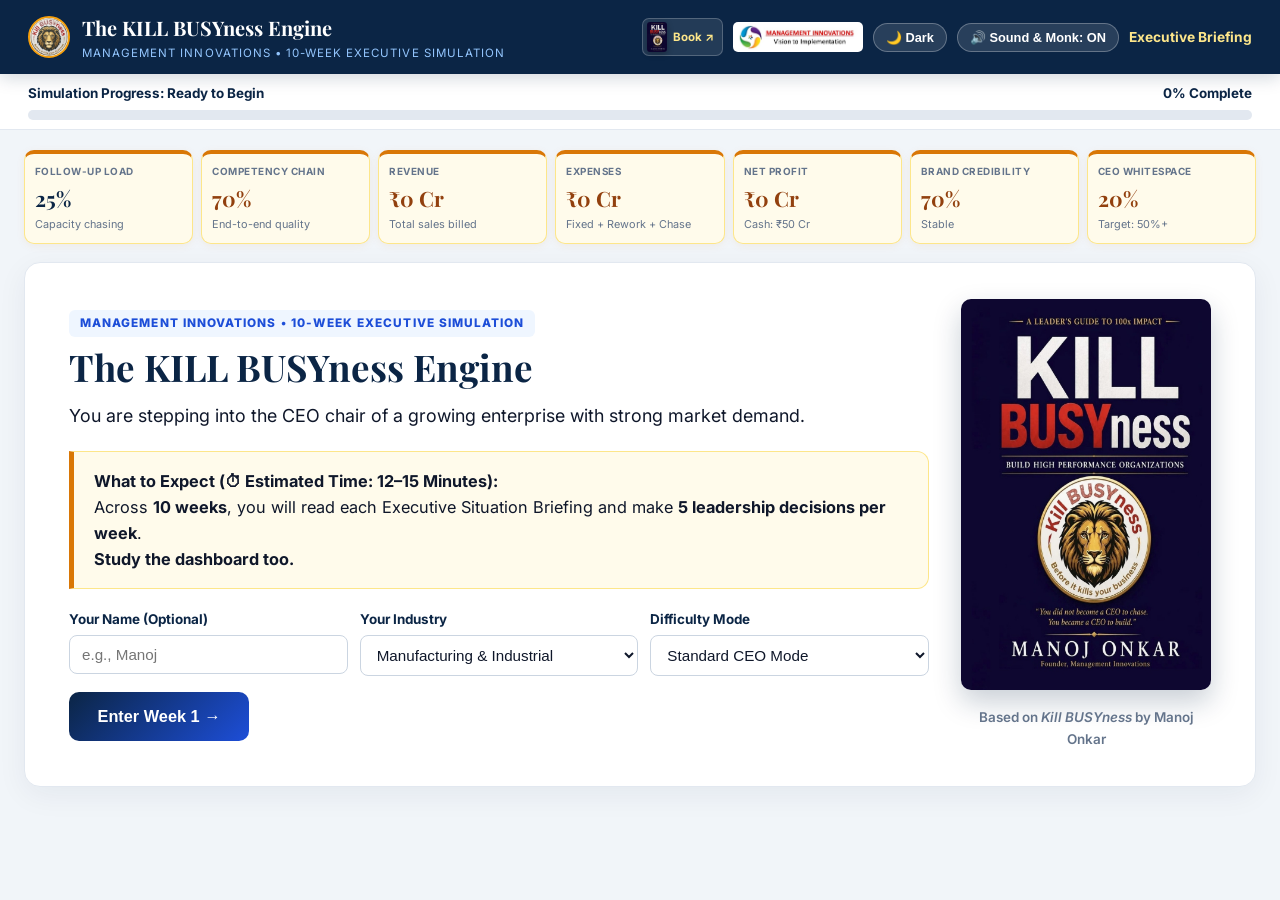
==== commit e51a97d7: "Copy tweak (both /lab and /ceolab): Week 10 Lever 5 to Build strong eco-centric leadership across th" ====
--- a/ceolab/index.html
+++ b/ceolab/index.html
@@ -778,7 +778,7 @@
       { id: "succ", type: "opt", label: "5. Leadership Continuity", desc: "Does greatness outlast any single executive?", opts: [
         { v: "one", t: "Keep the CEO as the central decision hub", dWs: -5, ok: false, ch: "Ch 10 (Decentralized)" },
         { v: "dep", t: "Designate a strong deputy to shadow the CEO on critical decisions", dWs: 1, ok: false, ch: "Ch 10 (Decentralized)" },
-        { v: "pipe", t: "Build self-sustaining distributed leadership", dWs: 6, ok: true, ch: "Ch 10 (Sustaining)" }
+        { v: "pipe", t: "Build strong eco-centric leadership across the organization", dWs: 6, ok: true, ch: "Ch 10 (Sustaining)" }
       ]}
     ],
     monkGood: "Greatness is not a summit you conquer once; it is a garden you tend every season. You have built an ecosystem that thrives without frantic noise.",
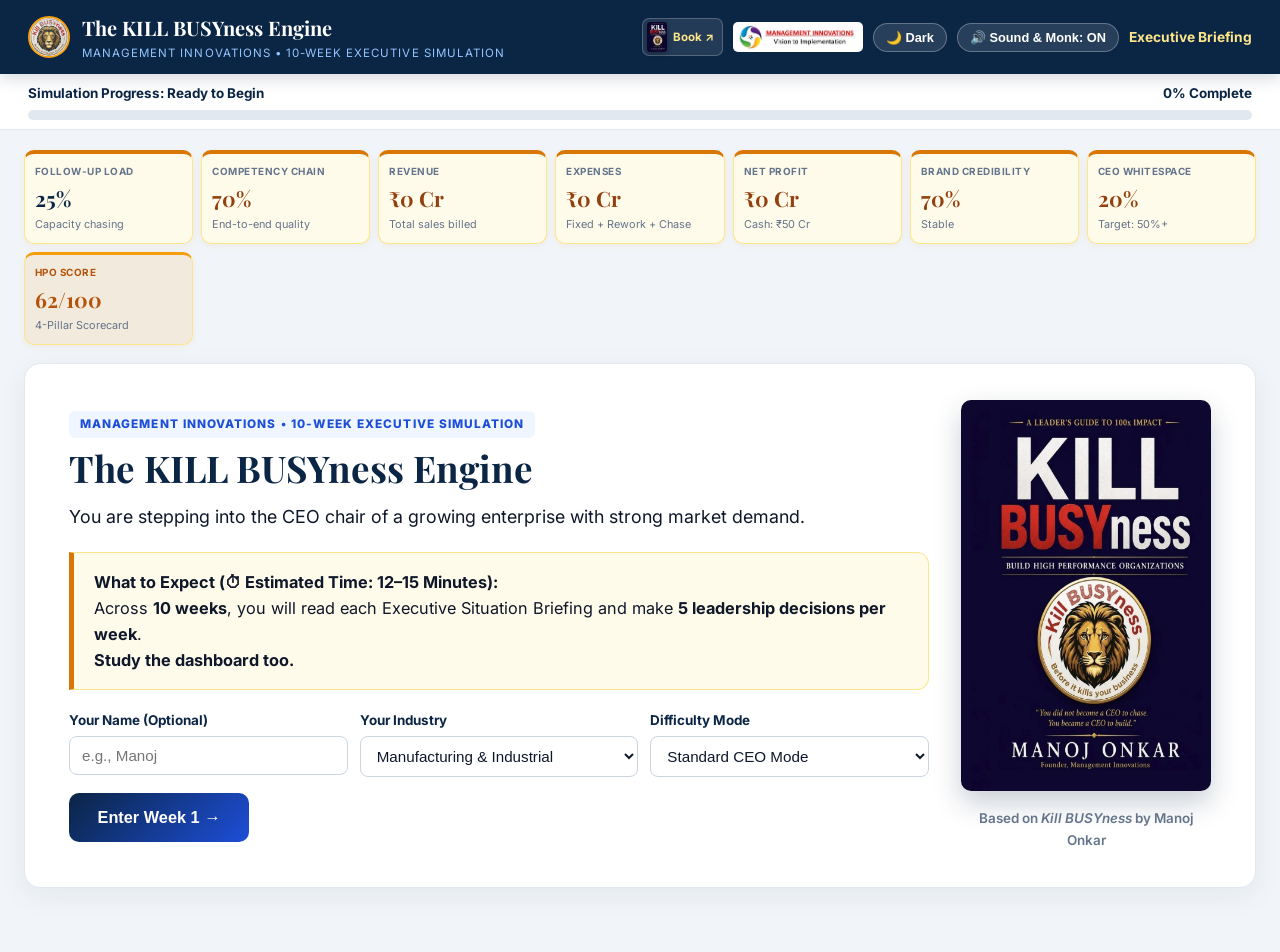
==== commit cc10c51d: "Show live HPO Score (4-Pillar Scorecard) tile in /ceolab/ top bar from opening screen" ====
--- a/ceolab/index.html
+++ b/ceolab/index.html
@@ -273,6 +273,7 @@
     <div class="kpi"><div class="lbl">Net Profit</div><div class="val" id="k-prof">₹0 Cr</div><div class="sub" id="k-cash">Cash: ₹50 Cr</div></div>
     <div class="kpi"><div class="lbl">Brand Credibility</div><div class="val" id="k-brand">70%</div><div class="sub" id="k-brand-sub">Stable</div></div>
     <div class="kpi"><div class="lbl">CEO Whitespace</div><div class="val" id="k-ws">20%</div><div class="sub">Target: 50%+</div></div>
+    <div class="kpi" style="border-top:3px solid #f59e0b;background:rgba(245,158,11,0.12)"><div class="lbl" style="color:#b45309">HPO Score</div><div class="val" id="k-hpo" style="color:#b45309">62/100</div><div class="sub">4-Pillar Scorecard</div></div>
   </div>
 
   <section class="screen" id="stage"></section>
@@ -961,11 +962,18 @@
 
 function showTrophyModal() {
   const pct = Math.min(100, Math.max(0, Math.round((s.profit / 331) * 100)));
-  const tier = s.profit >= 281 ? "Gold" : s.profit >= 182 ? "Silver" : "Bronze";
-  const fill = tier === "Gold" ? "#f59e0b" : tier === "Silver" ? "#94a3b8" : "#b45309";
-  const nameStr = s.ceoName ? `, ${s.ceoName}` : "";
-  const headline = tier === "Gold" ? `Congratulations${nameStr}! 100X Architect` : tier === "Silver" ? `Well Done${nameStr}! Rising HPO Leader` : `Simulation Complete${nameStr}`;
-  if (tier === "Gold") fireConfetti();
+  const tier = pct >= 90 ? "Platinum" : pct >= 75 ? "Gold" : pct >= 55 ? "Silver" : pct >= 35 ? "Bronze" : "Challenger";
+  const fill = pct >= 90 ? "#f59e0b" : pct >= 75 ? "#fbbf24" : pct >= 55 ? "#94a3b8" : pct >= 35 ? "#b45309" : "#3b82f6";
+  const headline = pct >= 90
+    ? "Congratulations! You are building a High Performance Organization"
+    : pct >= 75
+    ? "Outstanding Leadership! You are well on your way to a High Performance Organization"
+    : pct >= 55
+    ? "Strong Momentum! A few sharper systems will unlock exponential performance"
+    : pct >= 35
+    ? "Great Start! You've spotted the BUSYness traps — now turn those insights into systems"
+    : "Valuable Breakthrough! Seeing where BUSYness drains profit is the first step to Version 2.0";
+  if (pct >= 75) fireConfetti();
   document.getElementById("trophy-content").innerHTML = `
     <div style="margin:0 auto 12px"><svg viewBox="0 0 64 64" width="120" height="120"><path d="M18 10h28v16c0 9-6 16-14 16s-14-7-14-16V10z" fill="${fill}" stroke="#0b2545" stroke-width="2.5"/><path d="M18 14H10c0 9 4 14 8 14M46 14h8c0 9-4 14-8 14" fill="none" stroke="#0b2545" stroke-width="2.5" stroke-linecap="round"/><rect x="28" y="42" width="8" height="10" fill="#0b2545"/><rect x="20" y="52" width="24" height="5" rx="2" fill="#0b2545"/><polygon points="32,16 34.5,21 40,21.5 36,25 37,30.5 32,27.8 27,30.5 28,25 24,21.5 29.5,21" fill="#fff"/></svg></div>
     <div style="font-size:0.9rem;font-weight:800;text-transform:uppercase;letter-spacing:0.12em;color:var(--gold)">${tier} Executive Trophy</div>
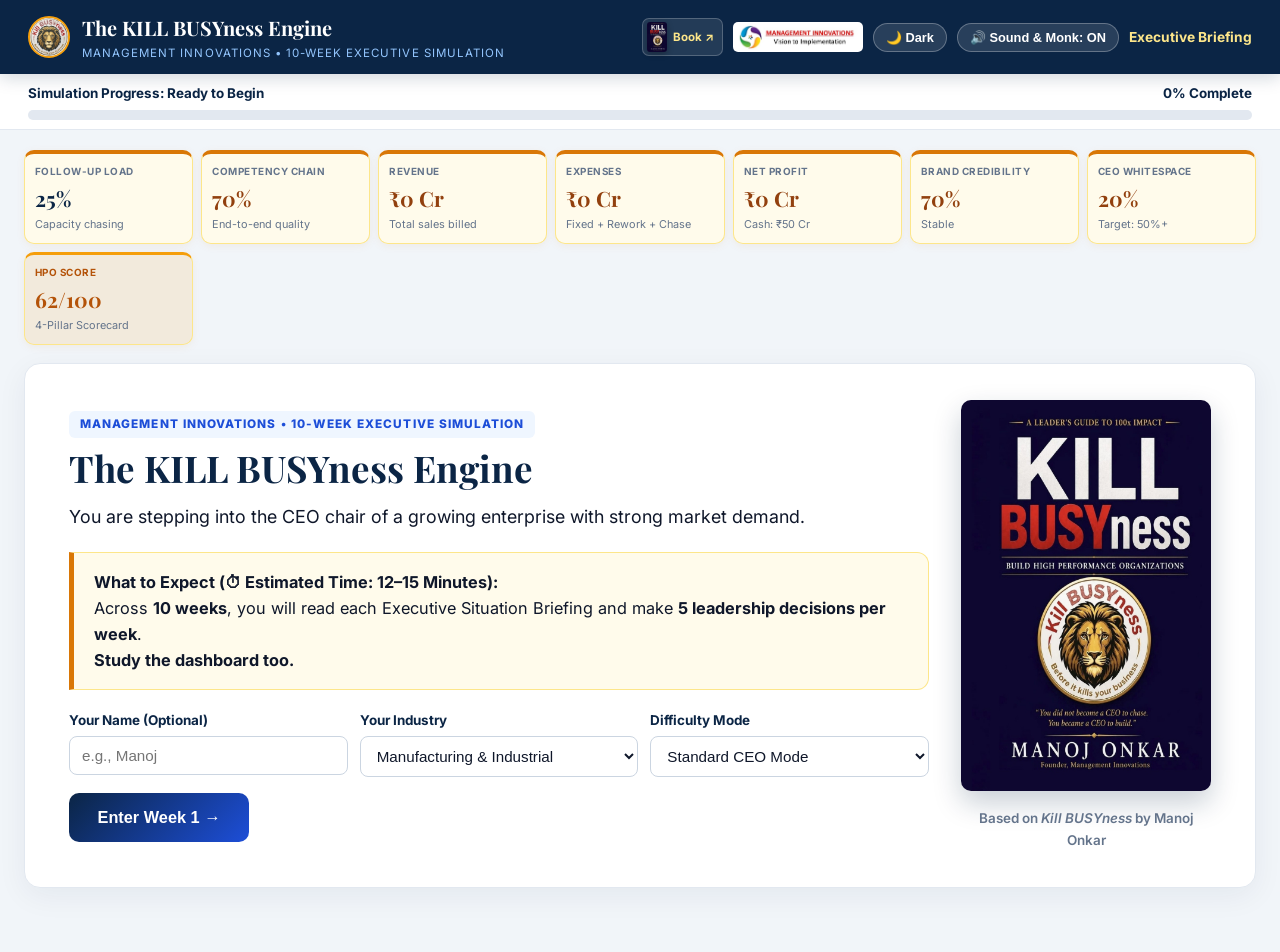
==== commit aeb1b990: "Polish (both /lab and /ceolab): 10 unique Monk closing lines, accurate Week 1 HPO Score normalizatio" ====
--- a/ceolab/index.html
+++ b/ceolab/index.html
@@ -1319,7 +1319,8 @@
   s.npd  = clamp(s.npd + (s.ws >= 35 ? 6 : 1) + (goodChoices >= 3 ? 4 : -2));
   s.newMkt = clamp(s.newMkt + (s.brand >= 80 ? 6 : 1) + (s.csat >= 80 ? 4 : -1));
   s.ordersInHand = Math.max(4, Math.round(baseCap * (0.85 + (s.csat / 100) * 0.35 + (s.newMkt / 100) * 0.25)));
-  const finScore = clamp((s.profit / Math.max(1, s.wk * 33)) * 100, 10, 100);
+  const cumMaxByWk = [11, 26, 49, 78, 111, 144, 184, 227, 279, 331];
+  const finScore = clamp((s.profit / Math.max(1, cumMaxByWk[s.wk - 1] || 331)) * 100, 10, 100);
   const custScore = Math.round((s.csat + s.brand + s.newMkt) / 3);
   const pplScore = Math.round((s.esat + s.ee + (100 - s.tax) + s.ws) / 4);
   const futScore = Math.round((s.npd + s.vsat + s.esg + s.qual) / 4);
@@ -1344,8 +1345,20 @@
     monkLines.push(W.monkBad);
     monkLines.push("Motion is not progress; when every urgent request is indulged, the organization grows busier while growing weaker.");
   }
+  const onTimeLines = [
+    "Every commitment in Week 1 was honoured on time—the quiet foundation of a No Follow-Up culture.",
+    "Zero missed deliveries in Week 2 proves that discipline, not frantic chasing, keeps promises.",
+    "Ten for ten delivered on time—when reliability becomes habit, credibility begins selling for you.",
+    "Your expanded capacity ran cleanly with zero backlog—systems are beginning to carry the load.",
+    "Consistent on-time execution frees the CEO's calendar for strategy instead of apologies.",
+    "Even through a Week 6 shock, every delivery landed on schedule—that is operational resilience.",
+    "At 15 orders a week with zero slippage, your team is scaling without adding chaos.",
+    "Steady, drama-free delivery is the clearest sign of a High-Performance Organization.",
+    "While rivals discount in panic, your 100% delivery reliability holds the room.",
+    "Ten weeks of honoured commitments—greatness is now built into your operating rhythm."
+  ];
   if (missed > 0) monkLines.push(`Even a strong vessel takes on water when loaded beyond its waterline—${missed} missed deliveries remind us that saying no to overload is also courage.`);
-  else monkLines.push("Every commitment this week was honoured on time; when reliability becomes your quiet habit, credibility begins selling on your behalf.");
+  else monkLines.push(onTimeLines[(s.wk - 1) % onTimeLines.length]);
   const monk = monkLines.join("\n");
 
   const nextCap = Math.max(2, Math.floor(baseCapFor(Math.min(10, s.wk + 1)) * (1 - s.tax / 100)));
@@ -1358,7 +1371,7 @@
     {
       k: `Follow-Up Load (${prevTax}% → ${s.tax}%)`,
       why: s.tax < prevTax ? `Dropped by ${prevTax - s.tax}% because you built direct ownership and avoided the Chase Machine.` : s.tax > prevTax ? `Rose by ${s.tax - prevTax}% due to follow-up dependency, coordinators, or delivery backlog.` : `Held steady at ${s.tax}%.`,
-      future: `Your effective delivery capacity entering Week ${Math.min(10, s.wk + 1)} is ${nextCap} orders/week (every 10% drop in Follow-Up permanently unlocks +1 order/week of capacity).`
+      future: `Your effective delivery capacity entering Week ${Math.min(10, s.wk + 1)} is ${nextCap} orders/week${baseCapFor(Math.min(10, s.wk + 1)) > baseCap ? ` (including planned base capacity expansion to ${baseCapFor(Math.min(10, s.wk + 1))}/wk!)` : ""} (every 10% drop in Follow-Up permanently unlocks more capacity).`
     },
     {
       k: `Competency / Quality (${prevQual}% → ${s.qual}%)`,
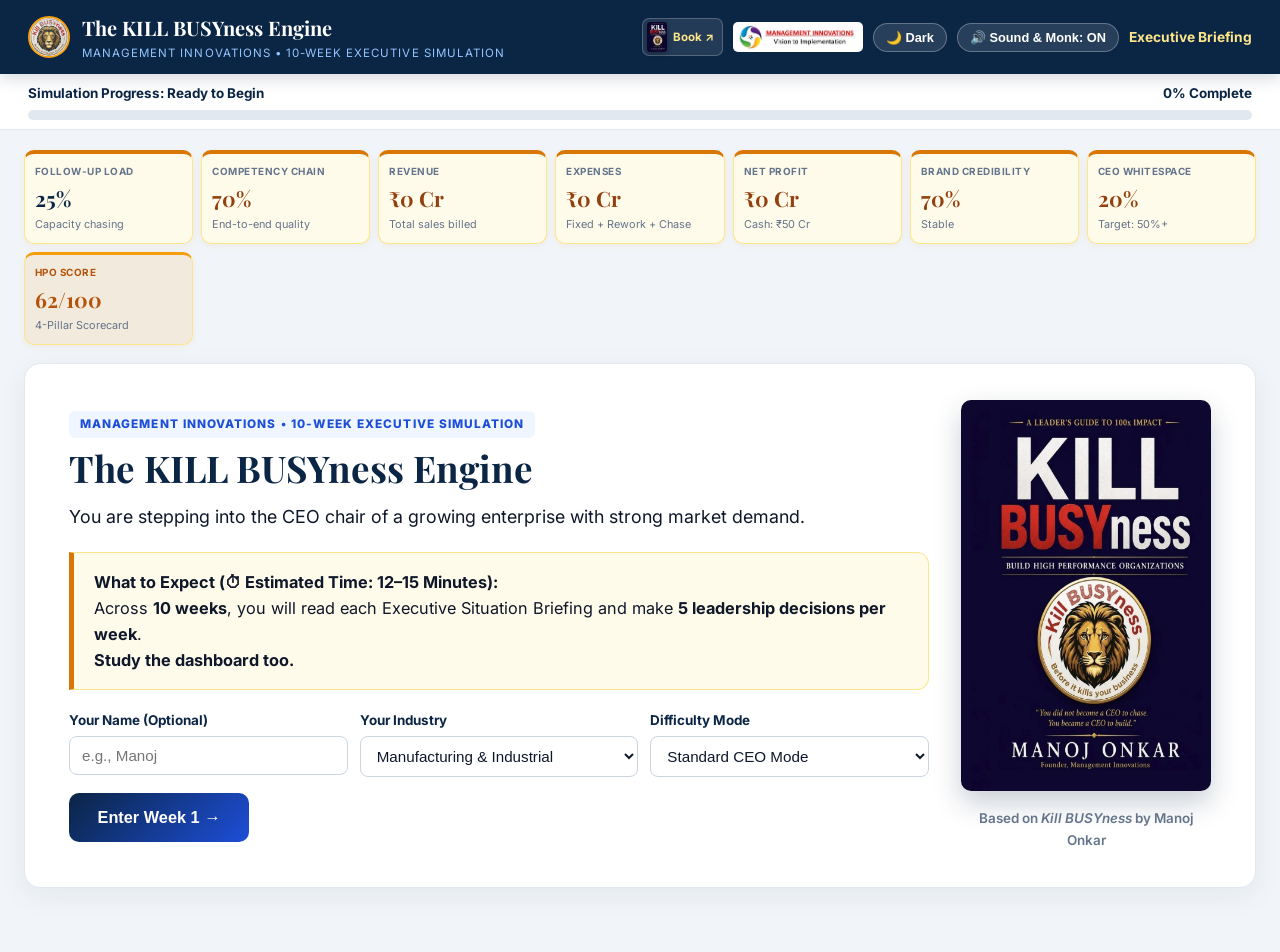
==== commit a8f77d0e: "Rename Balanced Scorecard -> Scorecard in /ceolab/ and promo flyer" ====
--- a/ceolab/index.html
+++ b/ceolab/index.html
@@ -3,7 +3,7 @@
 <head>
 <meta charset="UTF-8">
 <meta name="viewport" content="width=device-width, initial-scale=1.0">
-<title>The KILL BUSYness CEO Lab (V6.0) — HPO Balanced Scorecard Simulation</title>
+<title>The KILL BUSYness CEO Lab (V6.0) — HPO Scorecard Simulation</title>
 <base href="/game/">
 <link href="https://fonts.googleapis.com/css2?family=Cormorant+Garamond:ital,wght@0,600;1,600&family=Inter:wght@400;500;600;700;800&family=Playfair+Display:ital,wght@0,600;0,700;1,600&display=swap" rel="stylesheet">
 <style>
@@ -895,7 +895,7 @@
   return `
     <div style="background:var(--subtle);border:1.5px solid var(--border-strong);border-top:4px solid var(--gold);border-radius:14px;padding:18px 20px;margin:18px 0">
       <div style="display:flex;justify-content:space-between;align-items:center;flex-wrap:wrap;gap:8px;margin-bottom:12px">
-        <div style="font-size:0.8rem;font-weight:800;text-transform:uppercase;letter-spacing:0.09em;color:var(--navy)">🏛️ Boardroom HPO Balanced Scorecard (4 Pillars)</div>
+        <div style="font-size:0.8rem;font-weight:800;text-transform:uppercase;letter-spacing:0.09em;color:var(--navy)">🏛️ Boardroom HPO Scorecard (4 Pillars)</div>
         <div style="background:var(--navy);color:#fde68a;padding:4px 12px;border-radius:999px;font-weight:800;font-size:0.84rem">Overall HPO Index: ${s.hpoScore}/100</div>
       </div>
       <div style="display:grid;grid-template-columns:repeat(auto-fit,minmax(210px,1fr));gap:12px">
@@ -1066,7 +1066,6 @@
         <div><div style="font-size:0.72rem;text-transform:uppercase;color:#93c5fd;font-weight:700">Week ${s.wk} Accomplishment vs. Maximum Possible</div><strong>Net Profit: ₹${r.wkProfit} Cr</strong> <span style="color:#e2e8f0">(Rev: ₹${r.wkRev} Cr − Exp: ₹${r.wkExp} Cr) &bull; ${r.pctMax}% of ₹${r.maxPossible} Cr Max</span></div>
         <div style="font-size:0.86rem;color:#fde68a;font-weight:700">${r.delivered} / ${r.demand} Orders Delivered</div>
       </div>
-      ${buildVisualBanner()}
       ${buildChainBar()}
       <div class="delta-grid" style="grid-template-columns:repeat(auto-fit,minmax(140px,1fr))">
         <div class="delta-box pos"><div class="dl">Week ${s.wk} Revenue</div><div class="dv">₹${r.wkRev} Cr</div><span class="pill-neu">Exp: ₹${r.wkExp} Cr</span></div>
@@ -1309,7 +1308,7 @@
   s.totExp += wkExp;
   s.profit += wkProfit;
   s.cash = Math.max(5, s.cash + wkProfit);
-  // V6.0 HPO Balanced Scorecard Engine (CSAT, ESAT, EE, VSAT, ESG, NPD, New Market, Orders in Hand, Cash Flow)
+  // V6.0 HPO Scorecard Engine (CSAT, ESAT, EE, VSAT, ESG, NPD, New Market, Orders in Hand, Cash Flow)
   const clamp = (v, lo=20, hi=100) => Math.max(lo, Math.min(hi, Math.round(v)));
   s.csat = clamp(s.csat + (missed === 0 ? 4 : -missed * 4) + (s.qual >= 85 ? 3 : s.qual < 65 ? -3 : 0));
   s.esat = clamp(s.esat + (s.tax <= 15 ? 4 : s.tax >= 30 ? -4 : 0) + (s.ws >= 40 ? 3 : s.ws < 20 ? -3 : 0));
